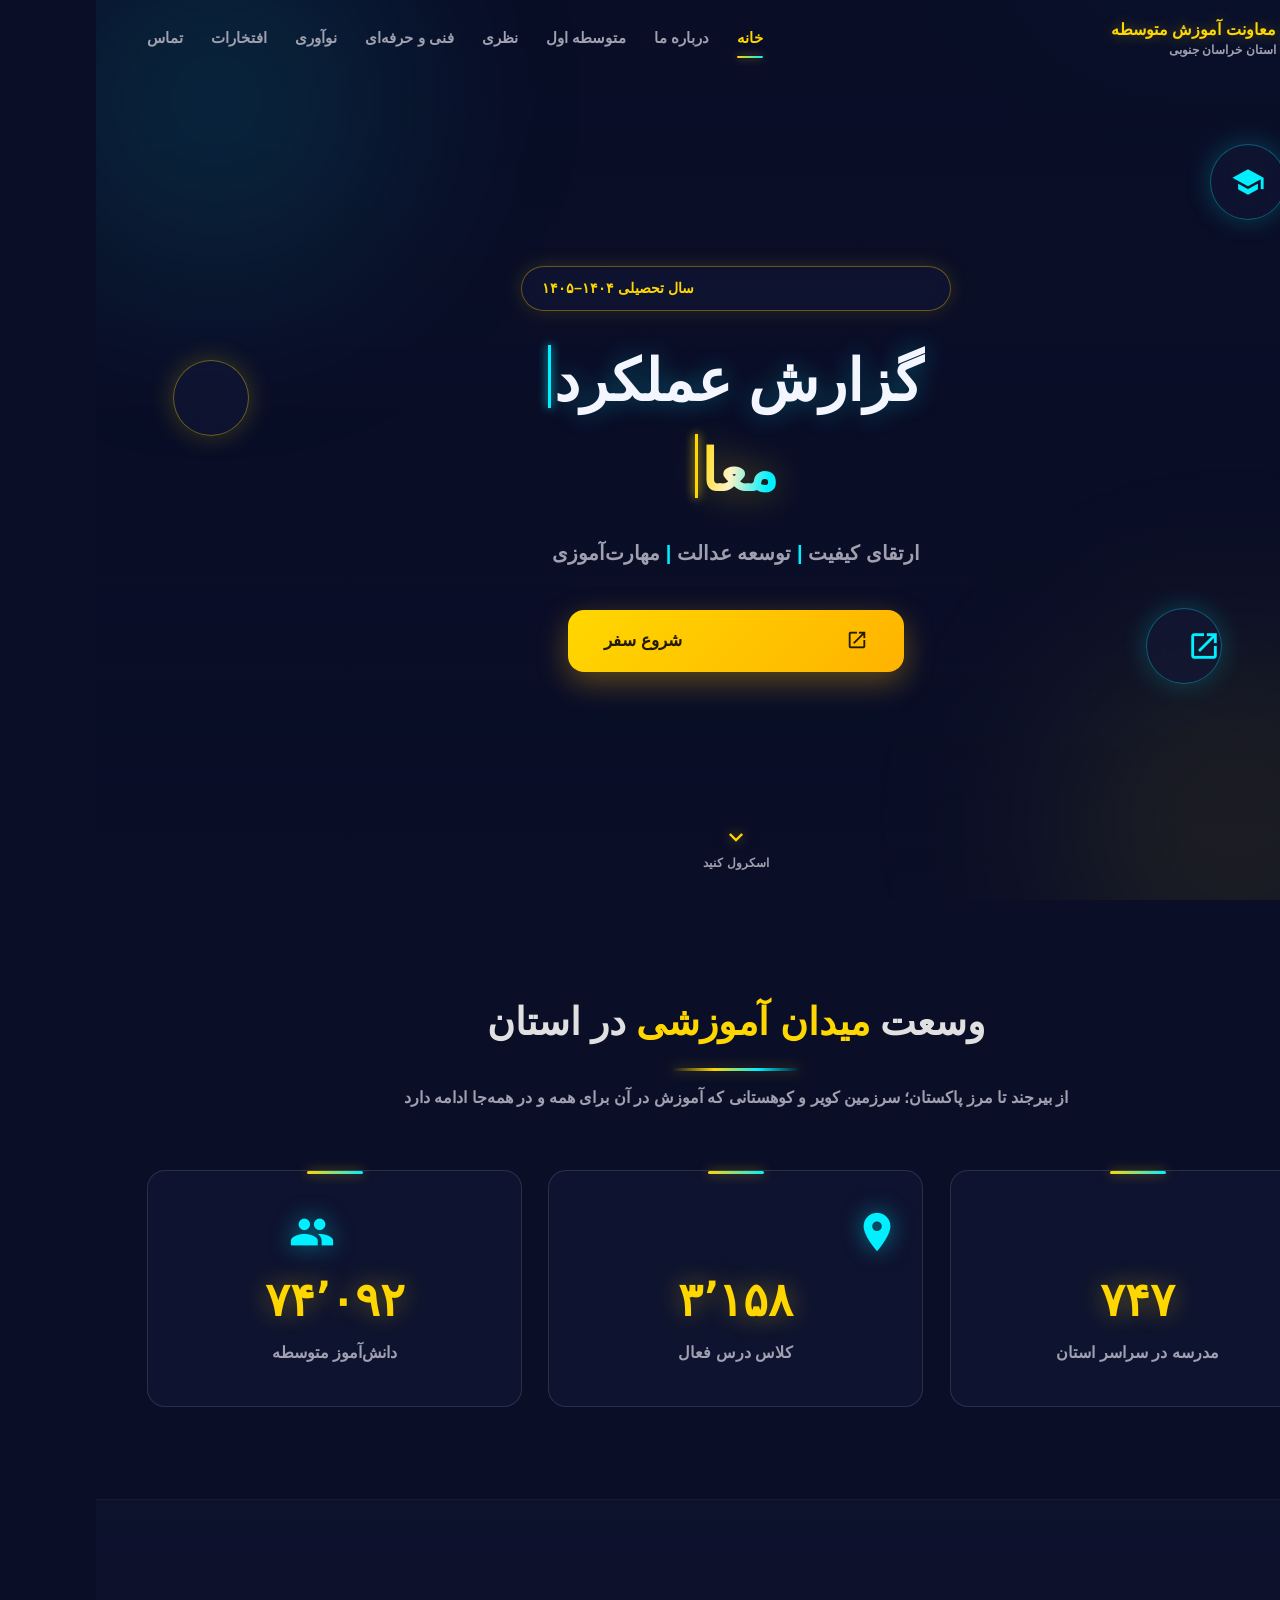
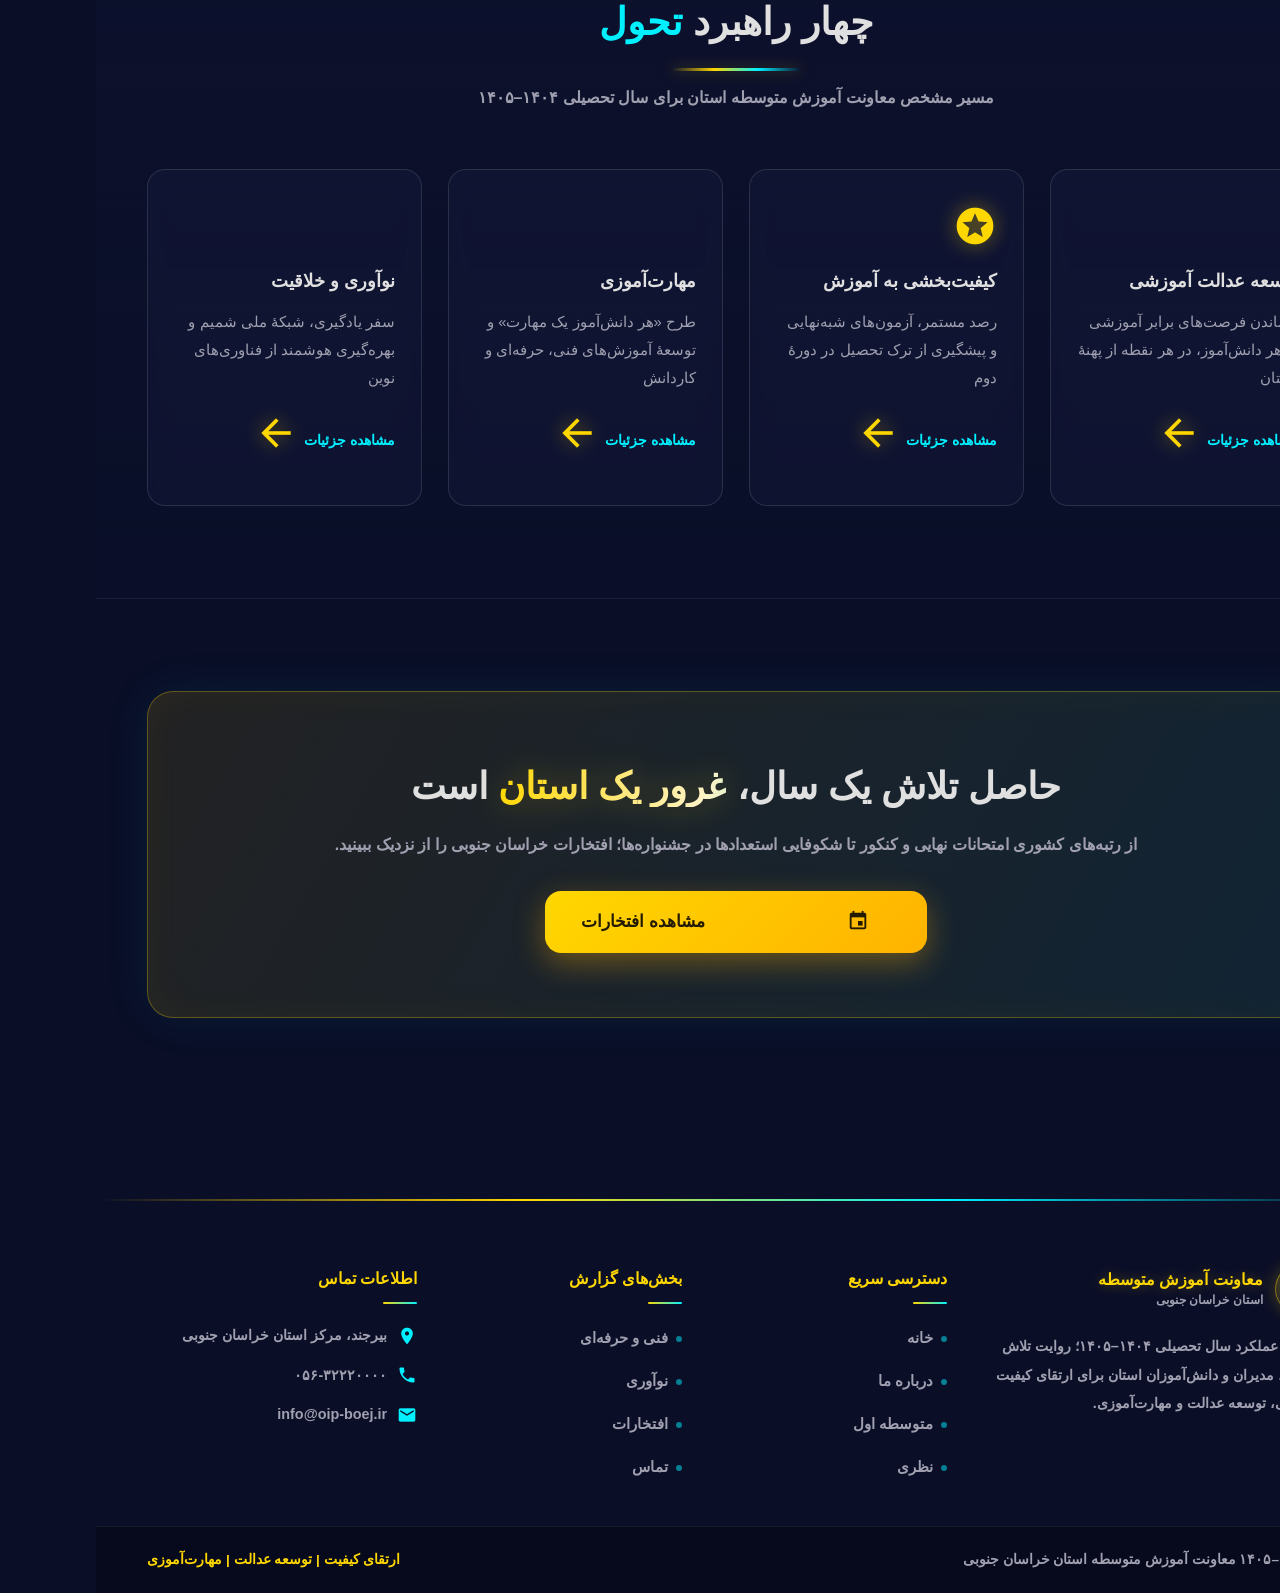
==== index.html @ 4aff6e50 "Add files via upload" ====
<!DOCTYPE html>
<html dir="rtl" lang="fa">
<head>
  <meta charset="UTF-8">
  <meta name="viewport" content="width=device-width, initial-scale=1.0">
  <meta name="description" content="گزارش عملکرد معاونت آموزش متوسطه استان خراسان جنوبی در سال تحصیلی ۱۴۰۴–۱۴۰۵؛ ارتقای کیفیت، توسعه عدالت و مهارت‌آموزی.">
  <title>خانه | گزارش عملکرد معاونت آموزش متوسطه خراسان جنوبی</title>
  <link rel="icon" href="data:image/svg+xml,%3Csvg xmlns='http://www.w3.org/2000/svg' viewBox='0 0 100 100'%3E%3Ccircle cx='50' cy='50' r='46' fill='%230a0e27' stroke='%23ffd700' stroke-width='5'/%3E%3Cpath d='M50 15 L61 39 L85 50 L61 61 L50 85 L39 61 L15 50 L39 39 Z' fill='%2300f0ff'/%3E%3C/svg%3E">
  <link href="https://fonts.googleapis.com/icon?family=Material+Icons" rel="stylesheet">
  <link rel="stylesheet" href="style.css">
</head>
<body data-page="home">

  <!-- هدر و فوتر به‌صورت خودکار توسط script.js تزریق می‌شوند -->
  <div id="header-placeholder"></div>

  <main>

    <!-- ═════════════════════ هیروی حماسی ═════════════════════ -->
    <section class="hero">
      <div class="hero-bg" data-parallax="14" style="background-image:url('img/hero-bg.jpg')"></div>
      <div class="hero-overlay"></div>
      <div class="hero-glow"></div>
      <div class="particles"></div>

      <!-- آیکون‌های شناور با پارالاکس موس -->
      <div class="parallax-layer" data-parallax="26" style="top:16%; right:7%;">
        <div class="float-icon" style="--fd:6.5s;"><span class="material-icons">school</span></div>
      </div>
      <div class="parallax-layer" data-parallax="36" style="top:40%; left:6%;">
        <div class="float-icon gold" style="--fd:8s; animation-delay:1.4s;"><span class="material-icons">auto_stories</span></div>
      </div>
      <div class="parallax-layer" data-parallax="20" style="bottom:24%; right:12%;">
        <div class="float-icon" style="--fd:7.2s; animation-delay:.7s;"><span class="material-icons">rocket_launch</span></div>
      </div>

      <div class="hero-content">
        <span class="hero-badge epic-in"><span class="material-icons">auto_awesome</span> سال تحصیلی ۱۴۰۴–۱۴۰۵</span>

        <!-- تیتر با افکت تایپ (دو خط سینمایی) -->
        <h1 class="hero-title">
          <span class="typing-text t1" data-text="گزارش عملکرد" data-delay="500" data-speed="80"></span><br>
          <span class="typing-text t2" data-text="معاونت آموزش متوسطه خراسان جنوبی" data-delay="1700" data-speed="60"></span>
        </h1>

        <p class="hero-sub epic-in" style="animation-delay:.6s;">
          ارتقای کیفیت <span class="cyan-word">|</span> توسعه عدالت <span class="cyan-word">|</span> مهارت‌آموزی
        </p>

        <div class="hero-actions epic-in" style="animation-delay:1.1s;">
          <a href="about.html" class="btn btn-gold"><span class="material-icons">rocket_launch</span> شروع سفر</a>
        </div>
      </div>

      <div class="scroll-hint">
        <span class="material-icons">keyboard_arrow_down</span>
        <span>اسکرول کنید</span>
      </div>
    </section>

    <!-- ═════════════════════ آمار استان ═════════════════════ -->
    <section class="section">
      <div class="container">
        <div class="section-head reveal">
          <h2 class="section-title">وسعت <span class="gold-word">میدان آموزشی</span> در استان</h2>
          <p class="section-sub">از بیرجند تا مرز پاکستان؛ سرزمین کویر و کوهستانی که آموزش در آن برای همه و در همه‌جا ادامه دارد</p>
        </div>

        <div class="stats-grid">
          <div class="stat-card glass-card tilt reveal">
            <span class="material-icons">apartment</span>
            <div class="stat-value counter" data-target="825">۰</div>
            <div class="stat-label">مدرسه در سراسر استان</div>
          </div>
          <div class="stat-card glass-card tilt reveal" data-delay="150">
            <span class="material-icons">meeting_room</span>
            <div class="stat-value counter" data-target="3487">۰</div>
            <div class="stat-label">کلاس درس فعال</div>
          </div>
          <div class="stat-card glass-card tilt reveal" data-delay="300">
            <span class="material-icons">groups</span>
            <div class="stat-value counter" data-target="81800">۰</div>
            <div class="stat-label">دانش‌آموز متوسطه</div>
          </div>
        </div>
      </div>
    </section>

    <!-- ═════════════════════ چهار راهبرد تحول ═════════════════════ -->
    <section class="section alt">
      <div class="container">
        <div class="section-head reveal">
          <h2 class="section-title">چهار راهبرد <span class="cyan-word">تحول</span></h2>
          <p class="section-sub">مسیر مشخص معاونت آموزش متوسطه استان برای سال تحصیلی ۱۴۰۴–۱۴۰۵</p>
        </div>

        <div class="strategy-grid">
          <a href="about.html" class="strategy-card glass-card tilt reveal">
            <span class="material-icons">balance</span>
            <h3>توسعه عدالت آموزشی</h3>
            <p>رساندن فرصت‌های برابر آموزشی به هر دانش‌آموز، در هر نقطه از پهنهٔ استان</p>
            <span class="strategy-more">مشاهده جزئیات <span class="material-icons">arrow_back</span></span>
          </a>
          <a href="high-school.html" class="strategy-card glass-card tilt reveal" data-delay="120">
            <span class="material-icons">stars</span>
            <h3>کیفیت‌بخشی به آموزش</h3>
            <p>رصد مستمر، آزمون‌های شبه‌نهایی و پیشگیری از ترک تحصیل در دورهٔ دوم</p>
            <span class="strategy-more">مشاهده جزئیات <span class="material-icons">arrow_back</span></span>
          </a>
          <a href="vocational.html" class="strategy-card glass-card tilt reveal" data-delay="240">
            <span class="material-icons">handyman</span>
            <h3>مهارت‌آموزی</h3>
            <p>طرح «هر دانش‌آموز یک مهارت» و توسعهٔ آموزش‌های فنی، حرفه‌ای و کاردانش</p>
            <span class="strategy-more">مشاهده جزئیات <span class="material-icons">arrow_back</span></span>
          </a>
          <a href="innovation.html" class="strategy-card glass-card tilt reveal" data-delay="360">
            <span class="material-icons">lightbulb</span>
            <h3>نوآوری و خلاقیت</h3>
            <p>سفر یادگیری، شبکهٔ ملی شمیم و بهره‌گیری هوشمند از فناوری‌های نوین</p>
            <span class="strategy-more">مشاهده جزئیات <span class="material-icons">arrow_back</span></span>
          </a>
        </div>
      </div>
    </section>

    <!-- ═════════════════════ فراخوان پایانی ═════════════════════ -->
    <section class="section">
      <div class="container">
        <div class="cta-box reveal">
          <h2>حاصل تلاش یک سال، <span class="text-grad">غرور یک استان</span> است</h2>
          <p>از رتبه‌های کشوری امتحانات نهایی و کنکور تا شکوفایی استعدادها در جشنواره‌ها؛ افتخارات خراسان جنوبی را از نزدیک ببینید.</p>
          <a href="achievements.html" class="btn btn-gold"><span class="material-icons">emoji_events</span> مشاهده افتخارات</a>
        </div>
      </div>
    </section>

  </main>

  <div id="footer-placeholder"></div>

  <script src="script.js"></script>
</body>
</html>
---- style.css ----
/* ═══════════════════════════════════════════════════════════════
   گزارش عملکرد معاونت آموزش متوسطه استان خراسان جنوبی
   فایل استایل مشترک همه صفحات | تم حماسی
   ═══════════════════════════════════════════════════════════════ */

/* ─────────────── ۱) فونت وزیرمتن (سه وزن) ─────────────── */
@font-face{
  font-family:'Vazirmatn';
  src:url('fonts/SD-Golpayegani-Bold.woff2') format('woff2');
  font-weight:400;
  font-style:normal;
  font-display:swap;
}
@font-face{
  font-family:'Vazirmatn';
  src:url('fonts/Doran-Bold.woff2') format('woff2');
  font-weight:700;
  font-style:normal;
  font-display:swap;
}
@font-face{
  font-family:'Vazirmatn';
  src:url('fonts/Doran-ExtraBold.woff2') format('woff2');
  font-weight:900;
  font-style:normal;
  font-display:swap;
}

/* ─────────────── ۲) متغیرهای سراسری ─────────────── */
:root{
  --bg:#0a0e27;
  --bg-card:#131838;
  --gold:#ffd700;
  --gold-2:#ffb300;
  --cyan:#00f0ff;
  --text:#e0e0e0;
  --text-2:#a0a0b0;
  --glass:rgba(19,24,56,.55);
  --glass-border:rgba(255,255,255,.12);
  --radius:18px;
  --radius-lg:26px;
  --nav-h:78px;
  --shadow-lg:0 18px 50px rgba(0,0,0,.45);
  --font:'Vazirmatn',Tahoma,'Segoe UI',sans-serif;
  --grad-line:linear-gradient(90deg,var(--gold),var(--cyan));
  --grad-fill:linear-gradient(120deg,rgba(255,215,0,.10),rgba(0,240,255,.10),rgba(255,215,0,.10));
}

/* ─────────────── ۳) ریست و پایه ─────────────── */
*,*::before,*::after{margin:0;padding:0;box-sizing:border-box;}
html{scroll-behavior:smooth;color-scheme:dark;scroll-padding-top:calc(var(--nav-h) + 12px);}
body{
  font-family:var(--font);
  background:var(--bg);
  color:var(--text);
  direction:rtl;
  line-height:1.9;
  overflow-x:hidden;
  -webkit-font-smoothing:antialiased;
  animation:pageIn .9s ease both;
}
main{display:block;}
img{max-width:100%;display:block;}
a{text-decoration:none;color:inherit;}
ul,ol{list-style:none;}
button{font-family:inherit;border:none;background:none;color:inherit;cursor:pointer;}
::selection{background:rgba(255,215,0,.3);color:#fff;}
::-webkit-scrollbar{width:10px;}
::-webkit-scrollbar-track{background:#080b20;}
::-webkit-scrollbar-thumb{background:linear-gradient(180deg,var(--gold),var(--cyan));border-radius:99px;}
.material-icons{line-height:1;vertical-align:middle;}

/* هاله‌های محیطی ثابتِ پس‌زمینه */
body::before{
  content:'';
  position:fixed;inset:0;z-index:-1;pointer-events:none;
  background:
    radial-gradient(620px 420px at 88% -6%,rgba(0,240,255,.07),transparent 65%),
    radial-gradient(720px 520px at 8% 108%,rgba(255,215,0,.05),transparent 65%);
}

/* ─────────────── ۴) چیدمان و بخش‌ها ─────────────── */
.container{width:min(1200px,92%);margin:0 auto;}
.section{padding:92px 0;position:relative;}
.section.alt{
  background:linear-gradient(180deg,rgba(19,24,56,.35),rgba(19,24,56,.08));
  border-top:1px solid rgba(255,255,255,.05);
  border-bottom:1px solid rgba(255,255,255,.05);
}
.section-head{text-align:center;max-width:760px;margin:0 auto 56px;}
.section-title{font-size:clamp(1.55rem,3.4vw,2.35rem);font-weight:900;line-height:1.6;}
.section-title::after{
  content:'';display:block;width:130px;height:3px;margin:16px auto 0;border-radius:99px;
  background:linear-gradient(90deg,transparent,var(--gold),var(--cyan),transparent);
  box-shadow:0 0 14px rgba(255,215,0,.35);
}
.section-sub{color:var(--text-2);margin-top:12px;font-weight:700;}
.gold-word{color:var(--gold);}
.cyan-word{color:var(--cyan);}

/* ─────────────── ۵) کارت شیشه‌ای + کلاس‌های کمکی ─────────────── */
.glass-card{
  position:relative;
  background:var(--glass);
  -webkit-backdrop-filter:blur(10px);
  backdrop-filter:blur(10px);
  border:1px solid var(--glass-border);
  border-radius:var(--radius);
  padding:30px;
  transition:transform .5s cubic-bezier(.22,.61,.36,1),box-shadow .5s,border-color .5s;
}
.glass-card:hover{
  border-color:rgba(255,215,0,.4);
  box-shadow:var(--shadow-lg),0 0 34px rgba(255,215,0,.1);
}

/* قاب نئونی با گرادیانت متحرک (خودکفا — بدون glass-card) */
.neon-border{
  position:relative;
  border:1.5px solid transparent;
  border-radius:var(--radius);
  padding:28px;
  background:
    linear-gradient(rgba(19,24,56,.92),rgba(19,24,56,.92)) padding-box,
    linear-gradient(120deg,var(--gold),var(--cyan),var(--gold)) border-box;
  background-size:100% 100%,300% 300%;
  animation:gradientShift 7s linear infinite;
  box-shadow:0 0 26px rgba(0,240,255,.08);
}

/* گرادیانت متحرک عمومی */
.gradient-bg{
  background:var(--grad-fill);
  background-size:300% 300%;
  animation:gradientShift 9s ease infinite;
}

/* متن درخشان طلایی/فیروزه‌ای */
.glow-text{
  color:var(--gold);
  text-shadow:0 0 14px rgba(255,215,0,.45),0 0 42px rgba(0,240,255,.22);
  animation:glow 3.4s ease-in-out infinite;
}

/* متن گرادیانی طلایی→فیروزه‌ای */
.text-grad{
  background:linear-gradient(100deg,var(--gold),#fff3c4 45%,var(--cyan));
  background-size:200% auto;
  -webkit-background-clip:text;
  background-clip:text;
  color:transparent;
  filter:drop-shadow(0 0 16px rgba(255,215,0,.3));
}

/* ─────────────── ۶) دکمه‌ها ─────────────── */
.btn{
  position:relative;display:inline-flex;align-items:center;justify-content:center;gap:10px;
  padding:15px 36px;border-radius:16px;font-size:1.05rem;font-weight:900;
  transition:transform .35s,box-shadow .35s,filter .35s,background .35s;
}
.btn .material-icons{font-size:1.35rem;}
.btn-gold{
  background:linear-gradient(135deg,#ffd700,#ffb300);
  color:#231a00;
  box-shadow:0 10px 30px rgba(255,179,0,.35);
  animation:pulse 2.8s infinite;
}
.btn-gold:hover{transform:translateY(-4px) scale(1.02);filter:brightness(1.07);}
.btn-ghost{
  background:rgba(0,240,255,.07);
  border:1px solid rgba(0,240,255,.4);
  color:var(--cyan);
  box-shadow:0 0 18px rgba(0,240,255,.12);
  -webkit-backdrop-filter:blur(6px);
  backdrop-filter:blur(6px);
}
.btn-ghost:hover{transform:translateY(-4px);box-shadow:0 0 28px rgba(0,240,255,.3);background:rgba(0,240,255,.14);}

/* ─────────────── ۷) نوبار ─────────────── */
.navbar{
  position:fixed;top:0;right:0;left:0;z-index:1000;height:var(--nav-h);
  display:flex;align-items:center;
  border-bottom:1px solid transparent;
  transition:background .4s,box-shadow .4s,border-color .4s;
}
.navbar.scrolled{
  background:rgba(10,14,39,.82);
  -webkit-backdrop-filter:blur(14px);
  backdrop-filter:blur(14px);
  border-bottom-color:var(--glass-border);
  box-shadow:0 10px 34px rgba(0,0,0,.4);
}
.nav-inner{width:min(1280px,94%);margin:0 auto;display:flex;align-items:center;justify-content:space-between;gap:20px;}
.brand{display:flex;align-items:center;gap:12px;}
.brand-logo{
  width:50px;height:50px;border-radius:50%;display:grid;place-items:center;flex-shrink:0;
  color:var(--gold);
  background:radial-gradient(circle at 30% 30%,rgba(255,215,0,.25),rgba(19,24,56,.9));
  border:1px solid rgba(255,215,0,.45);
  box-shadow:0 0 18px rgba(255,215,0,.25);
}
.brand-logo .material-icons{font-size:26px;}
.brand-text{display:flex;flex-direction:column;line-height:1.45;}
.brand-text strong{font-weight:900;font-size:1.02rem;color:var(--gold);text-shadow:0 0 14px rgba(255,215,0,.35);}
.brand-text small{color:var(--text-2);font-size:.75rem;font-weight:700;}

.nav-links{display:flex;align-items:center;gap:2px;}
.nav-link{
  position:relative;padding:10px 13px;font-size:.93rem;font-weight:700;color:var(--text-2);
  border-radius:10px;transition:color .3s,text-shadow .3s;
}
.nav-link::after{
  content:'';position:absolute;bottom:5px;right:13px;left:13px;height:2px;border-radius:99px;
  background:linear-gradient(90deg,var(--gold),var(--cyan));
  box-shadow:0 0 8px rgba(255,215,0,.5);
  transform:scaleX(0);transform-origin:right;
  transition:transform .35s cubic-bezier(.22,.61,.36,1);
}
.nav-link:hover,.nav-link.active{color:var(--gold);}
.nav-link:hover::after,.nav-link.active::after{transform:scaleX(1);}

.nav-toggle{
  display:none;width:46px;height:46px;border-radius:12px;color:var(--gold);
  border:1px solid rgba(255,215,0,.35);background:rgba(19,24,56,.6);
}
.nav-toggle .material-icons{font-size:26px;}

@media(max-width:1160px){
  .nav-toggle{display:grid;place-items:center;}
  .nav-links{
    position:fixed;top:var(--nav-h);right:0;left:0;z-index:999;
    flex-direction:column;align-items:stretch;gap:4px;
    background:rgba(9,12,34,.97);
    -webkit-backdrop-filter:blur(18px);
    backdrop-filter:blur(18px);
    border-bottom:1px solid var(--glass-border);
    box-shadow:0 30px 60px rgba(0,0,0,.5);
    max-height:0;opacity:0;padding:0 22px;overflow:hidden;
    transition:max-height .55s cubic-bezier(.22,.61,.36,1),opacity .4s,padding .55s;
  }
  .nav-links.open{max-height:560px;opacity:1;padding:18px 22px 26px;}
  .nav-link{padding:13px 16px;font-size:1rem;}
  .nav-link::after{bottom:8px;right:16px;left:16px;}
}
@media(max-width:430px){
  .brand-text strong{font-size:.88rem;}
  .brand-text small{font-size:.68rem;}
  .brand-logo{width:42px;height:42px;}
}

/* ─────────────── ۸) هیروی عمومی ─────────────── */
.hero{
  position:relative;min-height:100vh;
  display:flex;align-items:center;justify-content:center;text-align:center;
  overflow:hidden;
  padding:calc(var(--nav-h) + 30px) 0 70px;
}
.hero.small{min-height:60vh;padding-bottom:56px;}
.hero-bg{position:absolute;inset:-45px;z-index:0;background-size:cover;background-position:center;will-change:transform;}
.hero-overlay{
  position:absolute;inset:0;z-index:1;
  background:linear-gradient(180deg,rgba(10,14,39,.72),rgba(10,14,39,.82) 55%,var(--bg) 100%);
}
.hero.circuit .hero-overlay{
  background:linear-gradient(180deg,rgba(10,14,39,.35),rgba(10,14,39,.88) 90%,var(--bg) 100%);
}
/* هاله‌های رنگی زندهٔ هیرو */
.hero-glow{position:absolute;inset:0;z-index:1;overflow:hidden;pointer-events:none;}
.hero-glow::before,.hero-glow::after{content:'';position:absolute;width:520px;height:520px;border-radius:50%;filter:blur(90px);}
.hero-glow::before{top:-160px;left:-140px;background:radial-gradient(circle,rgba(0,240,255,.16),transparent 70%);animation:glowPulse 9s ease-in-out infinite;}
.hero-glow::after{bottom:-180px;right:-120px;background:radial-gradient(circle,rgba(255,215,0,.13),transparent 70%);animation:glowPulse 11s ease-in-out 2s infinite;}

.hero-content{position:relative;z-index:3;width:min(880px,92%);}
.hero-badge{
  display:inline-flex;align-items:center;gap:8px;padding:8px 20px;border-radius:999px;
  background:rgba(19,24,56,.6);border:1px solid rgba(255,215,0,.35);color:var(--gold);
  font-weight:700;font-size:.9rem;
  -webkit-backdrop-filter:blur(8px);backdrop-filter:blur(8px);
  box-shadow:0 0 20px rgba(255,215,0,.15);margin-bottom:26px;
}
.hero-badge .material-icons{font-size:19px;}
.hero-title{font-size:clamp(1.9rem,4.6vw,3.6rem);font-weight:900;line-height:1.55;margin-bottom:18px;}
.hero-sub{color:var(--text-2);font-size:clamp(1rem,2vw,1.25rem);max-width:660px;margin:0 auto 38px;font-weight:700;}
.hero-actions{display:flex;gap:18px;justify-content:center;flex-wrap:wrap;}

/* نشانگر اسکرول */
.scroll-hint{
  position:absolute;bottom:24px;left:50%;transform:translateX(-50%);z-index:3;
  color:var(--text-2);display:flex;flex-direction:column;align-items:center;gap:0;font-size:.78rem;font-weight:700;
}
.scroll-hint .material-icons{color:var(--gold);font-size:28px;animation:nudge 2s ease-in-out infinite;text-shadow:0 0 12px rgba(255,215,0,.5);}

/* لایه‌های پارالاکس + آیکون‌های شناور */
.parallax-layer{position:absolute;z-index:2;will-change:transform;}
.float-icon{
  width:76px;height:76px;border-radius:50%;display:grid;place-items:center;
  background:rgba(19,24,56,.6);
  -webkit-backdrop-filter:blur(10px);backdrop-filter:blur(10px);
  border:1px solid rgba(0,240,255,.35);color:var(--cyan);
  box-shadow:0 0 26px rgba(0,240,255,.22);
  animation:float var(--fd,6s) ease-in-out infinite;
}
.float-icon .material-icons{font-size:34px;}
.float-icon.gold{border-color:rgba(255,215,0,.4);color:var(--gold);box-shadow:0 0 26px rgba(255,215,0,.22);}
@media(max-width:760px){.parallax-layer{display:none;}}

/* ─────────────── ۹) افکت تایپ ─────────────── */
.typing-text{display:inline;}
.typed-output{color:#f4f6ff;text-shadow:0 0 24px rgba(0,240,255,.3);}
.hero-title .t2 .typed-output{
  background:linear-gradient(100deg,var(--gold),#fff3c4 40%,var(--cyan) 85%);
  -webkit-background-clip:text;background-clip:text;color:transparent;
  text-shadow:none;filter:drop-shadow(0 0 18px rgba(255,215,0,.35));
}
.type-cursor{
  display:inline-block;width:3px;height:1.1em;margin-inline-start:3px;vertical-align:-.12em;
  background:var(--cyan);box-shadow:0 0 10px var(--cyan);
  animation:typing 1s steps(1) infinite;
}
.t2 .type-cursor{background:var(--gold);box-shadow:0 0 10px var(--gold);}
.type-cursor.done{animation:none;opacity:0;transition:opacity .8s;}

/* ─────────────── ۱۰) ذرات شناور ─────────────── */
.particles,.gold-particles{position:absolute;inset:0;z-index:2;overflow:hidden;pointer-events:none;}
.particle{
  position:absolute;bottom:-12px;border-radius:50%;
  width:var(--s,4px);height:var(--s,4px);
  background:var(--c,#00f0ff);box-shadow:0 0 12px var(--c,#00f0ff);
  opacity:0;
  animation:particleFloat var(--dur,12s) linear infinite;
  animation-delay:var(--delay,0s);
}
.particle.star{
  border-radius:0;box-shadow:none;
  clip-path:polygon(50% 0%,61% 39%,100% 50%,61% 61%,50% 100%,39% 61%,0% 50%,39% 39%);
}

/* ─────────────── ۱۱) کارت‌های آمار ─────────────── */
.stats-grid{display:grid;grid-template-columns:repeat(auto-fit,minmax(230px,1fr));gap:26px;}
.stat-card{text-align:center;padding:38px 22px;}
.stat-card::before{
  content:'';position:absolute;top:0;right:50%;transform:translateX(50%);
  width:56px;height:3px;border-radius:99px;
  background:var(--grad-line);box-shadow:0 0 12px rgba(255,215,0,.5);
}
.stat-card .material-icons{font-size:46px;color:var(--cyan);text-shadow:0 0 22px rgba(0,240,255,.5);margin-bottom:14px;}
.stat-value{font-size:clamp(2rem,4vw,2.9rem);font-weight:900;color:var(--gold);text-shadow:0 0 26px rgba(255,215,0,.4);line-height:1.35;}
.stat-label{color:var(--text-2);font-weight:700;margin-top:6px;}

/* ─────────────── ۱۲) کارت‌های راهبرد (صفحه اصلی) ─────────────── */
.strategy-grid{display:grid;grid-template-columns:repeat(auto-fit,minmax(250px,1fr));gap:26px;}
.strategy-card{display:block;padding:34px 26px;}
.strategy-card .material-icons{
  font-size:44px;color:var(--gold);text-shadow:0 0 20px rgba(255,215,0,.45);
  margin-bottom:16px;transition:transform .4s;
}
.strategy-card h3{font-weight:900;font-size:1.15rem;margin-bottom:10px;}
.strategy-card p{color:var(--text-2);font-size:.92rem;margin-bottom:18px;}
.strategy-more{display:inline-flex;align-items:center;gap:6px;color:var(--cyan);font-weight:700;font-size:.9rem;transition:gap .3s;}
.strategy-card:hover .material-icons{transform:scale(1.12) rotate(-6deg);}
.strategy-card:hover .strategy-more{gap:10px;}

/* ─────────────── ۱۳) آیتم‌های دستاورد (بخش‌های دوره‌ای) ─────────────── */
.feat-grid{display:grid;grid-template-columns:repeat(auto-fit,minmax(320px,1fr));gap:22px;}
.feat-item{display:flex;gap:18px;align-items:flex-start;padding:24px;}
.feat-icon{
  flex-shrink:0;width:56px;height:56px;border-radius:16px;display:grid;place-items:center;
  background:rgba(0,240,255,.09);border:1px solid rgba(0,240,255,.35);color:var(--cyan);
  box-shadow:0 0 16px rgba(0,240,255,.15);
}
.feat-icon .material-icons{font-size:30px;}
.feat-item.gold .feat-icon{background:rgba(255,215,0,.09);border-color:rgba(255,215,0,.4);color:var(--gold);box-shadow:0 0 16px rgba(255,215,0,.18);}
.feat-item h3{font-size:1.02rem;font-weight:900;margin-bottom:6px;}
.feat-item p{color:var(--text-2);font-size:.88rem;}

/* ─────────────── ۱۴) گالری تصاویر ─────────────── */
.gallery-grid{display:grid;grid-template-columns:repeat(auto-fit,minmax(250px,1fr));gap:20px;}
.gallery-item{
  position:relative;border-radius:var(--radius);overflow:hidden;
  border:1px solid var(--glass-border);aspect-ratio:4/3;background:var(--bg-card);
}
.gallery-item img{width:100%;height:100%;object-fit:cover;transition:transform .7s cubic-bezier(.22,.61,.36,1);}
.gallery-item:hover img{transform:scale(1.09);}
.gallery-caption{
  position:absolute;inset-inline:0;bottom:0;padding:36px 16px 12px;
  background:linear-gradient(0deg,rgba(10,14,39,.92),transparent);
  font-size:.88rem;font-weight:700;color:var(--text);
}

/* ─────────────── ۱۵) کارت‌های رهبران (درباره ما) ─────────────── */
.leader-grid{display:grid;grid-template-columns:repeat(auto-fit,minmax(280px,1fr));gap:28px;}
.leader-card{text-align:center;padding:38px 26px 30px;}
.leader-avatar{
  width:128px;height:128px;margin:0 auto 20px;border-radius:50%;padding:4px;
  background:linear-gradient(135deg,var(--gold),var(--cyan));
  box-shadow:0 0 30px rgba(255,215,0,.25);
}
.leader-avatar .img-inner{width:100%;height:100%;border-radius:50%;overflow:hidden;background:var(--bg-card);position:relative;}
.leader-avatar img{width:100%;height:100%;object-fit:cover;border-radius:50%;}
.leader-quote{position:relative;font-weight:700;line-height:2;margin-bottom:18px;}
.leader-quote::before{
  content:'format_quote';font-family:'Material Icons';font-weight:normal;font-feature-settings:'liga';
  display:block;color:var(--gold);font-size:30px;text-shadow:0 0 14px rgba(255,215,0,.5);margin-bottom:6px;
}
.leader-name{color:var(--gold);font-weight:900;}
.leader-role{color:var(--text-2);font-size:.85rem;margin-top:2px;font-weight:700;}

/* ─────────────── ۱۶) کارت‌های اسناد بالادستی ─────────────── */
.doc-grid{display:grid;grid-template-columns:repeat(auto-fit,minmax(300px,1fr));gap:22px;}
.doc-card{display:flex;align-items:center;gap:18px;padding:22px 24px;}
.doc-icon{
  flex-shrink:0;width:54px;height:54px;border-radius:14px;display:grid;place-items:center;
  background:rgba(255,215,0,.08);border:1px solid rgba(255,215,0,.35);color:var(--gold);
}
.doc-icon .material-icons{font-size:28px;}
.doc-card h3{font-weight:900;font-size:.98rem;line-height:1.7;}
.doc-card p{color:var(--text-2);font-size:.84rem;font-weight:700;}

/* ─────────────── ۱۷) چرخ‌فلک شعاعی راهبردها ─────────────── */
.radial-chart{position:relative;width:700px;height:700px;margin:44px auto 0;}
.radial-ring{position:absolute;border-radius:50%;border:2px dashed rgba(0,240,255,.25);}
.radial-ring.r1{inset:60px;animation:spin 40s linear infinite;}
.radial-ring.r2{inset:130px;border-style:dotted;border-color:rgba(255,215,0,.22);animation:spin 28s linear infinite reverse;}
.radial-orbit{position:absolute;inset:0;animation:spin 64s linear infinite;}
.radial-chart:hover .radial-orbit,
.radial-chart:hover .orbit-counter{animation-play-state:paused;}
.radial-spoke{position:absolute;inset:0;transform:rotate(var(--a));}
.spoke-line{
  position:absolute;top:50%;left:50%;width:215px;height:2px;transform:translateY(-50%);
  background:linear-gradient(90deg,rgba(255,215,0,.5),rgba(0,240,255,.12));
}
.orbit-counter{
  position:absolute;top:50%;left:calc(50% + 240px);width:0;height:0;
  animation:spin 64s linear infinite reverse;
}
.radial-item{
  position:absolute;top:0;left:0;
  transform:translate(-50%,-50%) rotate(calc(var(--a) * -1));
  width:235px;text-align:center;
  background:rgba(19,24,56,.94);
  border:1px solid rgba(255,215,0,.28);border-radius:16px;
  padding:20px 14px;box-shadow:0 14px 34px rgba(0,0,0,.4);
}
.radial-item .material-icons{color:var(--gold);font-size:34px;text-shadow:0 0 18px rgba(255,215,0,.5);}
.radial-item h4{font-weight:900;margin:8px 0 4px;font-size:1rem;}
.radial-item p{font-size:.8rem;color:var(--text-2);font-weight:700;}
.radial-center{
  position:absolute;top:50%;left:50%;transform:translate(-50%,-50%);z-index:3;
  width:172px;height:172px;border-radius:50%;display:grid;place-items:center;text-align:center;
  background:radial-gradient(circle,rgba(255,215,0,.12),rgba(19,24,56,.92) 72%);
  border:2px solid rgba(255,215,0,.45);
  box-shadow:0 0 45px rgba(255,215,0,.25),inset 0 0 30px rgba(0,240,255,.08);
}
.radial-center .material-icons{font-size:42px;color:var(--gold);text-shadow:0 0 20px rgba(255,215,0,.6);margin-bottom:4px;}
.radial-center strong{display:block;font-weight:900;color:var(--gold);font-size:1.05rem;}
.radial-center span{font-size:.72rem;color:var(--text-2);font-weight:700;}
@media(max-width:780px){
  .radial-chart{width:100%;height:auto;}
  .radial-ring,.radial-orbit,.spoke-line{display:none;}
  .radial-spoke{position:static;transform:none;}
  .orbit-counter{position:static;width:auto;height:auto;animation:none;}
  .radial-item{position:static;transform:none;width:auto;max-width:380px;margin:14px auto;}
  .radial-center{position:static;transform:none;width:130px;height:130px;margin:0 auto;}
}

/* ─────────────── ۱۸) هیروی دیجیتال (نوآوری) ─────────────── */
.circuit-bg{
  position:absolute;inset:0;z-index:0;overflow:hidden;
  background:radial-gradient(900px 520px at 50% -10%,rgba(0,240,255,.10),transparent 70%);
}
.circuit-bg::before{
  content:'';position:absolute;inset:0;
  background-image:
    linear-gradient(rgba(0,240,255,.055) 1px,transparent 1px),
    linear-gradient(90deg,rgba(0,240,255,.055) 1px,transparent 1px);
  background-size:52px 52px;
  -webkit-mask-image:radial-gradient(ellipse 80% 70% at 50% 45%,#000 25%,transparent 78%);
  mask-image:radial-gradient(ellipse 80% 70% at 50% 45%,#000 25%,transparent 78%);
}
.circuit-line{position:absolute;background:rgba(0,240,255,.16);box-shadow:0 0 6px rgba(0,240,255,.12);}
.circuit-line.h{height:2px;}
.circuit-line.v{width:2px;}
.circuit-line::after{
  content:'';position:absolute;inset:0;
  background:linear-gradient(90deg,transparent,var(--cyan),transparent);
  background-repeat:no-repeat;opacity:.95;
  box-shadow:0 0 8px var(--cyan);
  animation:circuitH var(--t,4s) linear infinite;
  animation-delay:var(--td,0s);
}
.circuit-line.h::after{background-size:70px 100%;}
.circuit-line.v::after{background:linear-gradient(180deg,transparent,var(--cyan),transparent);background-size:100% 70px;animation-name:circuitV;}
.circuit-node{
  position:absolute;width:9px;height:9px;border-radius:50%;
  background:var(--cyan);box-shadow:0 0 14px var(--cyan);
  animation:glowPulse 2.4s ease-in-out infinite;
}

/* ─────────────── ۱۹) نمودار پله‌ای سفر یادگیری ─────────────── */
.steps-chart{display:flex;align-items:flex-end;gap:34px;margin-top:10px;}
.step{flex:1;position:relative;}
.step-num{
  width:54px;height:54px;border-radius:16px;display:grid;place-items:center;
  font-weight:900;font-size:1.35rem;color:var(--cyan);
  background:rgba(0,240,255,.08);border:1px solid rgba(0,240,255,.4);
  box-shadow:0 0 18px rgba(0,240,255,.18);margin-bottom:14px;
}
.step:last-child .step-num{color:var(--gold);border-color:rgba(255,215,0,.5);background:rgba(255,215,0,.08);box-shadow:0 0 22px rgba(255,215,0,.3);}
.step-card{
  padding:22px 18px;min-height:132px;font-weight:700;font-size:.95rem;line-height:1.9;
  margin-bottom:calc(var(--i,0) * 38px);
}
.step:not(:last-child)::after{
  content:'arrow_back';font-family:'Material Icons';font-weight:normal;font-feature-settings:'liga';
  position:absolute;left:-31px;top:42%;
  color:var(--gold);font-size:24px;text-shadow:0 0 10px rgba(255,215,0,.5);
  transform:rotate(45deg);
}
@media(max-width:760px){
  .steps-chart{flex-direction:column;align-items:stretch;gap:24px;}
  .step{display:flex;align-items:center;gap:16px;}
  .step-num{margin:0;flex-shrink:0;}
  .step-card{margin:0;min-height:0;flex:1;}
  .step:not(:last-child)::after{display:none;}
}

/* ─────────────── ۲۰) مؤلفه‌های تحول ─────────────── */
.comp-grid{display:grid;grid-template-columns:repeat(auto-fit,minmax(250px,1fr));gap:24px;}
.comp-card{text-align:center;padding:34px 22px;}
.comp-card .material-icons{font-size:42px;color:var(--cyan);text-shadow:0 0 20px rgba(0,240,255,.45);margin-bottom:14px;}
.comp-card h3{font-weight:900;margin-bottom:8px;}
.comp-card p{color:var(--text-2);font-size:.88rem;font-weight:700;}

/* ─────────────── ۲۱) کارت‌های «برای اولین بارها» ─────────────── */
.firsts-grid{display:grid;grid-template-columns:repeat(auto-fit,minmax(280px,1fr));gap:26px;}
.first-card{padding:30px 26px 26px;overflow:visible;}
.first-badge{
  position:absolute;top:-14px;right:20px;
  background:linear-gradient(135deg,#ffd700,#ff9d00);color:#231a00;
  font-size:.78rem;font-weight:900;padding:5px 14px;border-radius:99px;
  box-shadow:0 4px 15px rgba(255,215,0,.4);
}
.first-card .material-icons{font-size:40px;color:var(--gold);text-shadow:0 0 20px rgba(255,215,0,.5);margin-bottom:14px;}
.first-card h3{font-weight:900;font-size:1.08rem;margin-bottom:8px;line-height:1.8;}
.first-card p{color:var(--text-2);font-size:.9rem;font-weight:700;}

/* ─────────────── ۲۲) هیرو و مدال‌های افتخارات ─────────────── */
.hero.epic{
  min-height:88vh;
  background:
    radial-gradient(1000px 600px at 50% -10%,rgba(255,215,0,.12),transparent 65%),
    radial-gradient(800px 500px at 85% 110%,rgba(0,240,255,.08),transparent 60%),
    var(--bg);
}
.hero.epic .hero-title{font-size:clamp(2.1rem,5.6vw,4rem);animation:glow 3.2s ease-in-out infinite;}
.epic-in{opacity:0;animation:fadeInUp 1s cubic-bezier(.22,.61,.36,1) both;}

.medals-grid{display:grid;grid-template-columns:repeat(auto-fit,minmax(280px,1fr));gap:28px;margin-bottom:70px;}
.medal-card{text-align:center;padding:46px 26px 38px;}
.medal-ring{width:116px;height:116px;margin:0 auto 24px;border-radius:50%;display:grid;place-items:center;position:relative;}
.medal-ring .material-icons{font-size:52px;}
.medal-card.gold .medal-ring{
  color:var(--gold);border:3px solid var(--gold);
  box-shadow:0 0 40px rgba(255,215,0,.35),inset 0 0 25px rgba(255,215,0,.15);
}
.medal-card.gold .medal-ring::before{
  content:'';position:absolute;inset:-10px;border-radius:50%;z-index:-1;
  background:conic-gradient(from 0deg,transparent,rgba(255,215,0,.55),transparent 30%);
  filter:blur(4px);
  animation:spin 7s linear infinite;
}
.medal-card.silver .medal-ring{
  color:#dfe7ff;border:3px solid #c9d6f2;
  box-shadow:0 0 34px rgba(180,200,255,.25),inset 0 0 22px rgba(180,200,255,.12);
}
.medal-card.book .medal-ring{
  color:var(--cyan);border:3px solid var(--cyan);
  box-shadow:0 0 34px rgba(0,240,255,.3),inset 0 0 22px rgba(0,240,255,.12);
}
.medal-title{font-weight:900;font-size:1.25rem;margin-bottom:8px;color:var(--gold);}
.medal-card.silver .medal-title{color:#dfe7ff;}
.medal-card.book .medal-title{color:var(--cyan);}
.medal-desc{color:var(--text-2);font-size:.92rem;font-weight:700;}

/* جدول رشد رتبه‌ها */
.growth-table{display:flex;flex-direction:column;gap:14px;}
.growth-row{
  display:grid;align-items:center;gap:14px;
  grid-template-columns:1.55fr .55fr 44px .55fr 92px;
  padding:18px 26px;
}
.growth-name{font-weight:900;font-size:.98rem;}
.g-old{font-weight:900;font-size:1.5rem;color:var(--text-2);text-align:center;}
.g-arrow{text-align:center;color:var(--cyan);}
.g-arrow .material-icons{font-size:26px;text-shadow:0 0 12px rgba(0,240,255,.5);}
.g-new{font-weight:900;font-size:1.9rem;color:var(--gold);text-align:center;text-shadow:0 0 18px rgba(255,215,0,.4);}
.g-badge{
  text-align:center;background:rgba(0,240,255,.1);border:1px solid rgba(0,240,255,.35);color:var(--cyan);
  border-radius:999px;padding:6px 0;font-weight:900;font-size:.95rem;box-shadow:0 0 14px rgba(0,240,255,.12);
}
.growth-bar{grid-column:1 / -1;height:5px;border-radius:99px;background:rgba(255,255,255,.07);overflow:hidden;}
.growth-bar i{
  display:block;height:100%;width:0;border-radius:inherit;
  background:linear-gradient(90deg,var(--cyan),var(--gold));
  box-shadow:0 0 10px rgba(0,240,255,.4);
  transition:width 1.4s cubic-bezier(.22,.61,.36,1) .25s;
}
.growth-row.visible .growth-bar i{width:var(--w,60%);}
@media(max-width:640px){
  .growth-row{
    grid-template-columns:1fr auto auto auto;
    grid-template-areas:"name name name name" "old arrow new badge" "bar bar bar bar";
  }
  .growth-name{grid-area:name;}
  .g-old{grid-area:old;}
  .g-arrow{grid-area:arrow;}
  .g-new{grid-area:new;}
  .g-badge{grid-area:badge;padding:6px 12px;}
  .growth-bar{grid-area:bar;}
}

/* شاخص‌های کلیدی */
.indicators-grid{display:grid;grid-template-columns:repeat(auto-fit,minmax(300px,1fr));gap:26px;}
.indicator-card{text-align:center;padding:36px 26px;}
.indicator-card .material-icons{color:var(--gold);font-size:40px;margin-bottom:14px;text-shadow:0 0 18px rgba(255,215,0,.4);}
.ind-nums{display:flex;align-items:center;justify-content:center;gap:16px;margin-bottom:10px;}
.ind-nums .from{font-size:1.7rem;font-weight:900;color:var(--text-2);}
.ind-nums .material-icons{color:var(--cyan);font-size:26px;text-shadow:0 0 12px rgba(0,240,255,.5);margin:0;}
.ind-nums .to{font-size:2.4rem;font-weight:900;color:var(--gold);text-shadow:0 0 22px rgba(255,215,0,.45);}
.ind-delta{
  display:inline-block;background:rgba(255,215,0,.1);border:1px solid rgba(255,215,0,.4);color:var(--gold);
  border-radius:999px;padding:4px 16px;font-weight:900;font-size:.9rem;
}
.ind-label{color:var(--text-2);font-weight:700;margin-top:10px;}

/* تصویر قهرمانی */
.trophy-figure{
  max-width:640px;margin:0 auto;border-radius:var(--radius-lg);overflow:hidden;position:relative;
  border:1px solid rgba(255,215,0,.35);
  box-shadow:0 0 45px rgba(255,215,0,.15);
}
.trophy-figure img{width:100%;display:block;aspect-ratio:16/9;object-fit:cover;}
.figure-caption{
  padding:14px 20px;text-align:center;font-weight:900;color:var(--gold);
  background:rgba(10,14,39,.85);border-top:1px solid rgba(255,215,0,.25);
}

/* ─────────────── ۲۳) باکس CTA ─────────────── */
.cta-box{
  position:relative;overflow:hidden;text-align:center;
  padding:64px 30px;border-radius:var(--radius-lg);
  border:1px solid rgba(255,215,0,.3);
  background:var(--grad-fill);background-size:300% 300%;
  animation:gradientShift 9s ease infinite;
  box-shadow:0 0 50px rgba(0,240,255,.07),inset 0 0 40px rgba(255,215,0,.04);
}
.cta-box h2{font-size:clamp(1.5rem,3.4vw,2.3rem);font-weight:900;margin-bottom:12px;line-height:1.7;}
.cta-box p{color:var(--text-2);margin-bottom:30px;font-weight:700;}

/* ─────────────── ۲۴) صفحه تماس ─────────────── */
.contact-quote{max-width:780px;margin:0 auto;text-align:center;padding:50px 34px;}
.contact-avatar{
  width:150px;height:150px;margin:0 auto 26px;border-radius:50%;padding:5px;
  background:linear-gradient(135deg,var(--gold),var(--cyan));
  box-shadow:0 0 40px rgba(0,240,255,.2);
}
.contact-avatar .img-inner{width:100%;height:100%;border-radius:50%;overflow:hidden;background:var(--bg-card);position:relative;}
.contact-avatar img{width:100%;height:100%;object-fit:cover;border-radius:50%;}
.contact-quote blockquote{font-size:clamp(1.2rem,2.6vw,1.7rem);font-weight:900;line-height:2;}
.contact-quote cite{display:block;margin-top:14px;color:var(--gold);font-style:normal;font-weight:900;}
.big-thanks{
  text-align:center;font-weight:900;font-size:clamp(1.7rem,4.5vw,2.9rem);line-height:1.7;
  background:linear-gradient(100deg,var(--gold),#fff3c4 45%,var(--cyan));
  background-size:200% auto;
  -webkit-background-clip:text;background-clip:text;color:transparent;
  filter:drop-shadow(0 0 22px rgba(255,215,0,.3));
  animation:gradientShift 8s ease infinite;
  margin:64px 0 14px;
}
.contact-message{text-align:center;color:var(--text-2);max-width:640px;margin:0 auto 54px;font-weight:700;}
.info-grid{display:grid;grid-template-columns:repeat(auto-fit,minmax(240px,1fr));gap:22px;max-width:920px;margin:0 auto 64px;}
.info-card{display:flex;align-items:center;gap:16px;padding:22px;}
.info-card .material-icons{font-size:30px;color:var(--cyan);text-shadow:0 0 14px rgba(0,240,255,.4);}
.info-card h4{font-weight:900;font-size:.85rem;color:var(--text-2);margin-bottom:2px;}
.info-card span{font-weight:700;}

/* ─────────────── ۲۵) فوتر ─────────────── */
.site-footer{position:relative;margin-top:90px;}
.site-footer::before{
  content:'';position:absolute;top:-1px;right:0;left:0;height:2px;
  background:linear-gradient(90deg,transparent,var(--gold),var(--cyan),transparent);
}
.footer-grid{display:grid;grid-template-columns:1.5fr 1fr 1fr 1.2fr;gap:40px;padding:64px 0 44px;}
.footer-about p{color:var(--text-2);font-size:.9rem;margin-top:18px;line-height:2;font-weight:700;}
.footer-col h4{color:var(--gold);font-weight:900;margin-bottom:18px;position:relative;padding-bottom:10px;font-size:1rem;}
.footer-col h4::after{content:'';position:absolute;bottom:0;right:0;width:34px;height:2px;background:var(--grad-line);border-radius:99px;}
.footer-col ul{display:flex;flex-direction:column;gap:12px;}
.footer-col a{color:var(--text-2);font-size:.92rem;font-weight:700;transition:color .3s,transform .3s;display:inline-flex;align-items:center;gap:8px;}
.footer-col a::before{content:'';width:6px;height:6px;border-radius:50%;background:rgba(0,240,255,.5);flex-shrink:0;transition:background .3s;}
.footer-col a:hover{color:var(--gold);transform:translateX(-4px);}
.footer-col a:hover::before{background:var(--gold);}
.footer-contact li{display:flex;gap:10px;color:var(--text-2);font-size:.9rem;align-items:center;font-weight:700;}
.footer-contact .material-icons{color:var(--cyan);font-size:20px;flex-shrink:0;}
.footer-bottom{border-top:1px solid rgba(255,255,255,.07);padding:20px 0;background:rgba(5,8,22,.6);}
.footer-bottom-inner{display:flex;justify-content:space-between;align-items:center;gap:12px;flex-wrap:wrap;color:var(--text-2);font-size:.85rem;font-weight:700;}
.footer-motto{color:var(--gold);}
@media(max-width:900px){.footer-grid{grid-template-columns:1fr 1fr;}}
@media(max-width:560px){.footer-grid{grid-template-columns:1fr;gap:32px;}}

/* ─────────────── ۲۶) پلیر صوتی شناور ─────────────── */
.audio-player{
  position:fixed;bottom:22px;right:22px;z-index:1200;
  width:60px;height:60px;border-radius:50%;display:grid;place-items:center;
  color:var(--gold);
  background:rgba(19,24,56,.75);
  -webkit-backdrop-filter:blur(12px);backdrop-filter:blur(12px);
  border:1px solid rgba(255,215,0,.45);
  box-shadow:0 0 22px rgba(255,215,0,.22),0 12px 30px rgba(0,0,0,.4);
  transition:transform .3s,color .3s,border-color .3s,box-shadow .3s;
}
.audio-player .material-icons{font-size:28px;}
.audio-player:hover{transform:scale(1.07);}
.audio-player.playing{color:var(--cyan);border-color:rgba(0,240,255,.55);box-shadow:0 0 26px rgba(0,240,255,.3),0 12px 30px rgba(0,0,0,.4);}
.audio-player.playing::before,
.audio-player.playing::after{
  content:'';position:absolute;inset:-7px;border-radius:50%;
  border:2px solid rgba(0,240,255,.45);
  animation:ripple 1.9s ease-out infinite;
}
.audio-player.playing::after{animation-delay:.95s;border-color:rgba(0,240,255,.28);}

/* ─────────────── ۲۷) دکمه بازگشت به بالا ─────────────── */
.back-to-top{
  position:fixed;bottom:22px;left:22px;z-index:1200;
  width:50px;height:50px;border-radius:14px;display:grid;place-items:center;
  color:var(--cyan);
  background:rgba(19,24,56,.75);
  -webkit-backdrop-filter:blur(12px);backdrop-filter:blur(12px);
  border:1px solid rgba(0,240,255,.4);
  box-shadow:0 0 18px rgba(0,240,255,.15);
  opacity:0;visibility:hidden;transform:translateY(16px);
  transition:opacity .4s,visibility .4s,transform .4s,color .3s,border-color .3s;
}
.back-to-top.show{opacity:1;visibility:visible;transform:none;}
.back-to-top:hover{color:var(--gold);border-color:rgba(255,215,0,.5);}
.back-to-top .material-icons{font-size:28px;}

/* ─────────────── ۲۸) اعلان (Toast) ─────────────── */
.toast{
  position:fixed;bottom:96px;right:22px;z-index:1300;max-width:min(360px,86vw);
  background:rgba(19,24,56,.94);
  -webkit-backdrop-filter:blur(10px);backdrop-filter:blur(10px);
  border:1px solid rgba(0,240,255,.4);color:var(--text);
  padding:12px 20px;border-radius:12px;font-size:.88rem;font-weight:700;
  box-shadow:0 10px 30px rgba(0,0,0,.5);
  opacity:0;transform:translateY(12px);transition:opacity .35s,transform .35s;
  pointer-events:none;
}
.toast.show{opacity:1;transform:none;}

/* ─────────────── ۲۹) سیستم Reveal ─────────────── */
.reveal,.reveal-left,.reveal-right,.reveal-zoom{
  opacity:0;
  transition:opacity .8s cubic-bezier(.22,.61,.36,1),transform .8s cubic-bezier(.22,.61,.36,1);
}
.reveal{transform:translateY(44px);}
.reveal-left{transform:translateX(-60px);}
.reveal-right{transform:translateX(60px);}
.reveal-zoom{transform:scale(.86);}
.reveal.visible,.reveal-left.visible,.reveal-right.visible,.reveal-zoom.visible{opacity:1;transform:none;}

/* هاور سه‌بعدی (پایه — قبل از reveal) */
.tilt{transition:transform .2s ease-out,box-shadow .45s ease,border-color .45s ease;transform-style:preserve-3d;will-change:transform;}
/* پس از ظاهرشدن، حرکت نرم تیلت فعال می‌شود */
.tilt.visible{transition:transform .2s ease-out,box-shadow .45s ease,border-color .45s ease;}

/* ─────────────── ۳۰) جایگزین تصویر گمشده ─────────────── */
.img-missing{position:relative;}
.img-missing img{display:none !important;}
.img-missing::before{
  content:'image';font-family:'Material Icons';font-weight:normal;font-feature-settings:'liga';
  position:absolute;inset:0;display:grid;place-items:center;
  font-size:44px;color:var(--text-2);
  background:linear-gradient(135deg,rgba(0,240,255,.06),rgba(255,215,0,.06));
  text-shadow:0 0 18px rgba(0,240,255,.3);
}
.leader-avatar .img-missing::before,
.contact-avatar .img-missing::before{content:'person';font-size:56px;border-radius:50%;}
.gallery-item.img-missing::before{content:'photo_library';font-size:58px;}
.trophy-figure.img-missing::before{content:'emoji_events';font-size:84px;color:var(--gold);text-shadow:0 0 30px rgba(255,215,0,.4);}

/* ─────────────── ۳۱) کی‌فریم‌ها ─────────────── */
@keyframes pageIn{from{opacity:0;}to{opacity:1;}}
@keyframes fadeInUp{from{opacity:0;transform:translateY(46px);}to{opacity:1;transform:none;}}
@keyframes float{0%,100%{transform:translateY(0);}50%{transform:translateY(-18px);}}
@keyframes nudge{0%,100%{transform:translateY(0);}50%{transform:translateY(8px);}}
@keyframes pulse{
  0%{box-shadow:0 0 0 0 rgba(255,215,0,.5),0 0 20px rgba(255,215,0,.35);}
  70%{box-shadow:0 0 0 16px rgba(255,215,0,0),0 0 32px rgba(255,215,0,.55);}
  100%{box-shadow:0 0 0 0 rgba(255,215,0,0),0 0 20px rgba(255,215,0,.35);}
}
@keyframes glow{
  0%,100%{text-shadow:0 0 10px rgba(255,215,0,.35),0 0 30px rgba(0,240,255,.18);}
  50%{text-shadow:0 0 22px rgba(255,215,0,.8),0 0 65px rgba(0,240,255,.5);}
}
@keyframes gradientShift{
  0%{background-position:0% 50%;}
  50%{background-position:100% 50%;}
  100%{background-position:0% 50%;}
}
@keyframes typing{0%,49%{opacity:1;}50%,100%{opacity:0;}}
@keyframes spin{to{transform:rotate(360deg);}}
@keyframes ripple{0%{transform:scale(.8);opacity:.9;}100%{transform:scale(1.45);opacity:0;}}
@keyframes glowPulse{0%,100%{opacity:.55;transform:scale(1);}50%{opacity:1;transform:scale(1.2);}}
@keyframes particleFloat{
  0%{transform:translate3d(0,0,0);opacity:0;}
  8%{opacity:var(--o,.6);}
  92%{opacity:var(--o,.6);}
  100%{transform:translate3d(var(--drift,30px),-105vh,0);opacity:0;}
}
@keyframes circuitH{from{background-position:-70px 0;}to{background-position:calc(100% + 70px) 0;}}
@keyframes circuitV{from{background-position:0 -70px;}to{background-position:0 calc(100% + 70px);}}

/* ─────────────── ۳۲) ریسپانسیو نهایی ─────────────── */
@media(max-width:640px){
  .section{padding:64px 0;}
  .hero{padding-top:calc(var(--nav-h) + 12px);}
  .audio-player{width:54px;height:54px;bottom:16px;right:16px;}
  .back-to-top{bottom:16px;left:16px;}
  .toast{right:16px;bottom:82px;}
  .glass-card{padding:24px;}
}

/* احترام به تنظیمات کاهش حرکت کاربر */
@media(prefers-reduced-motion:reduce){
  *,*::before,*::after{animation-duration:.001s !important;animation-iteration-count:1 !important;transition-duration:.001s !important;}
  .particle{display:none;}
}
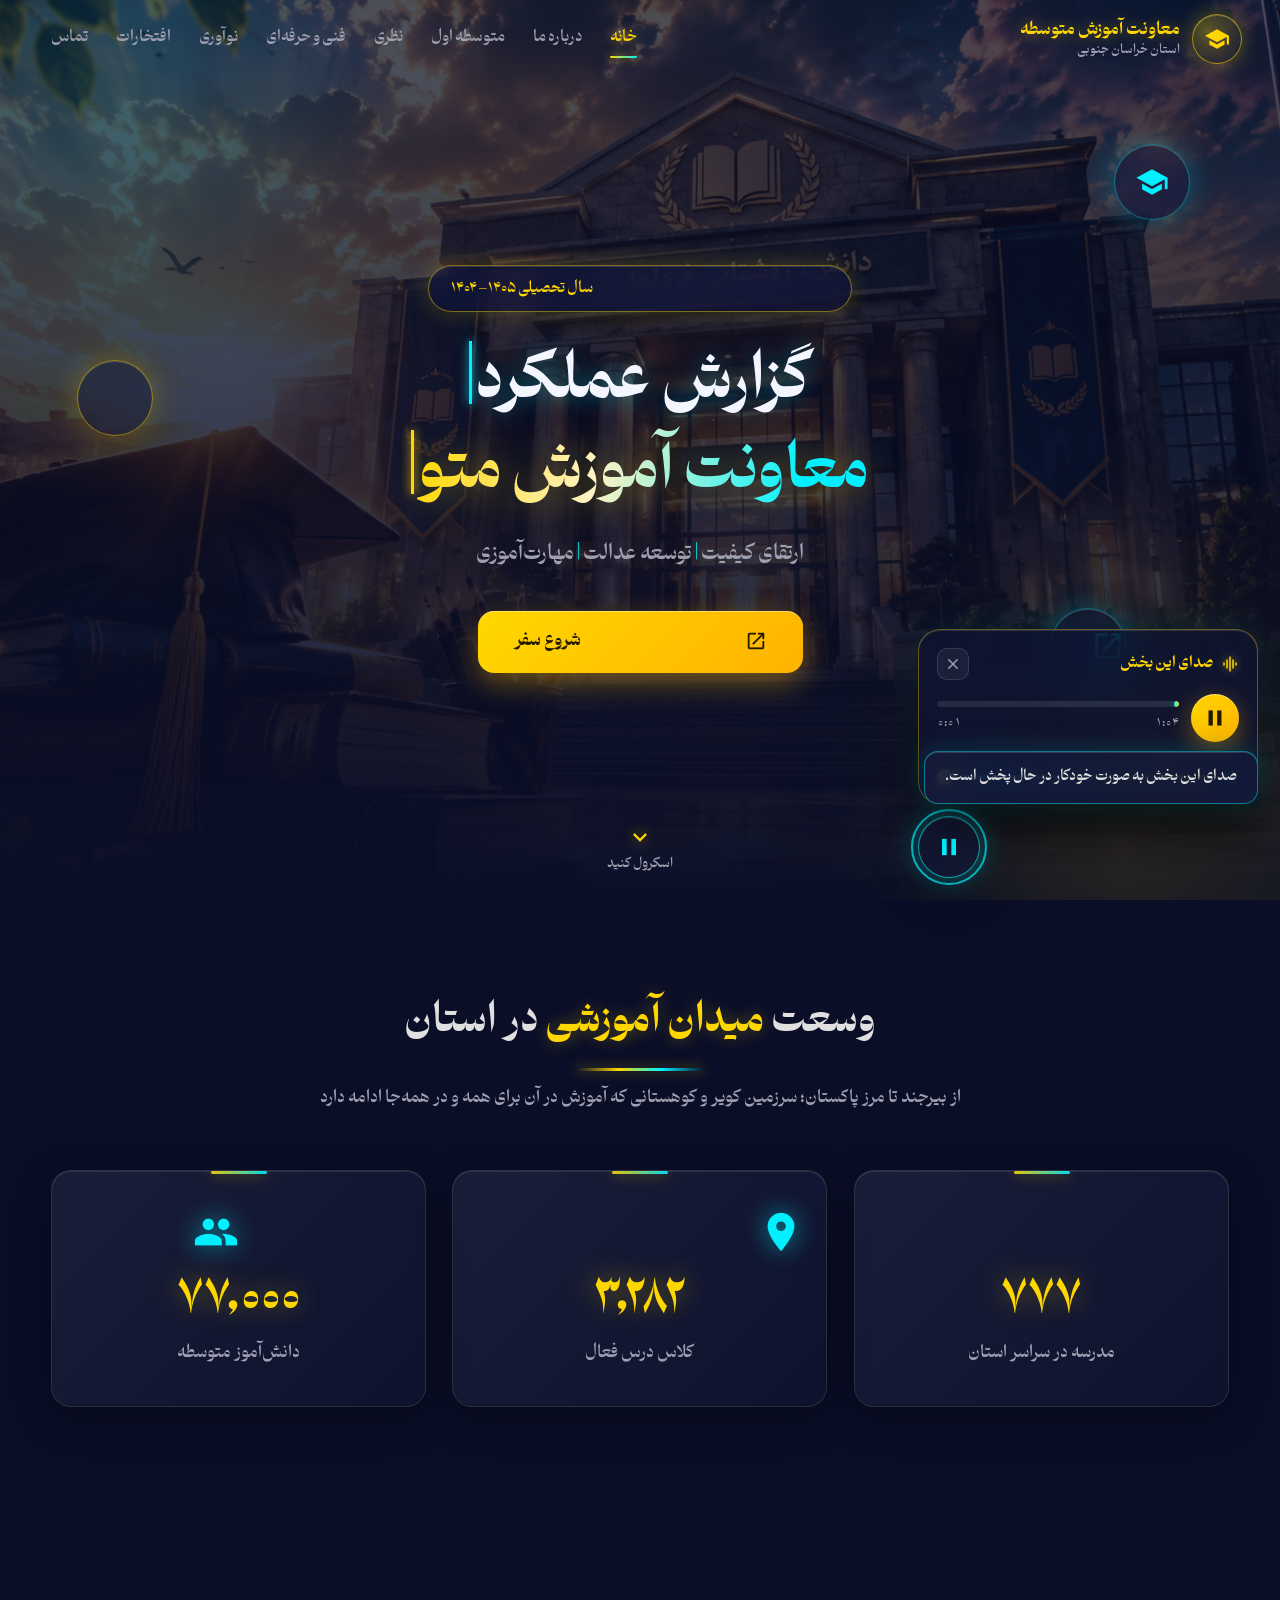
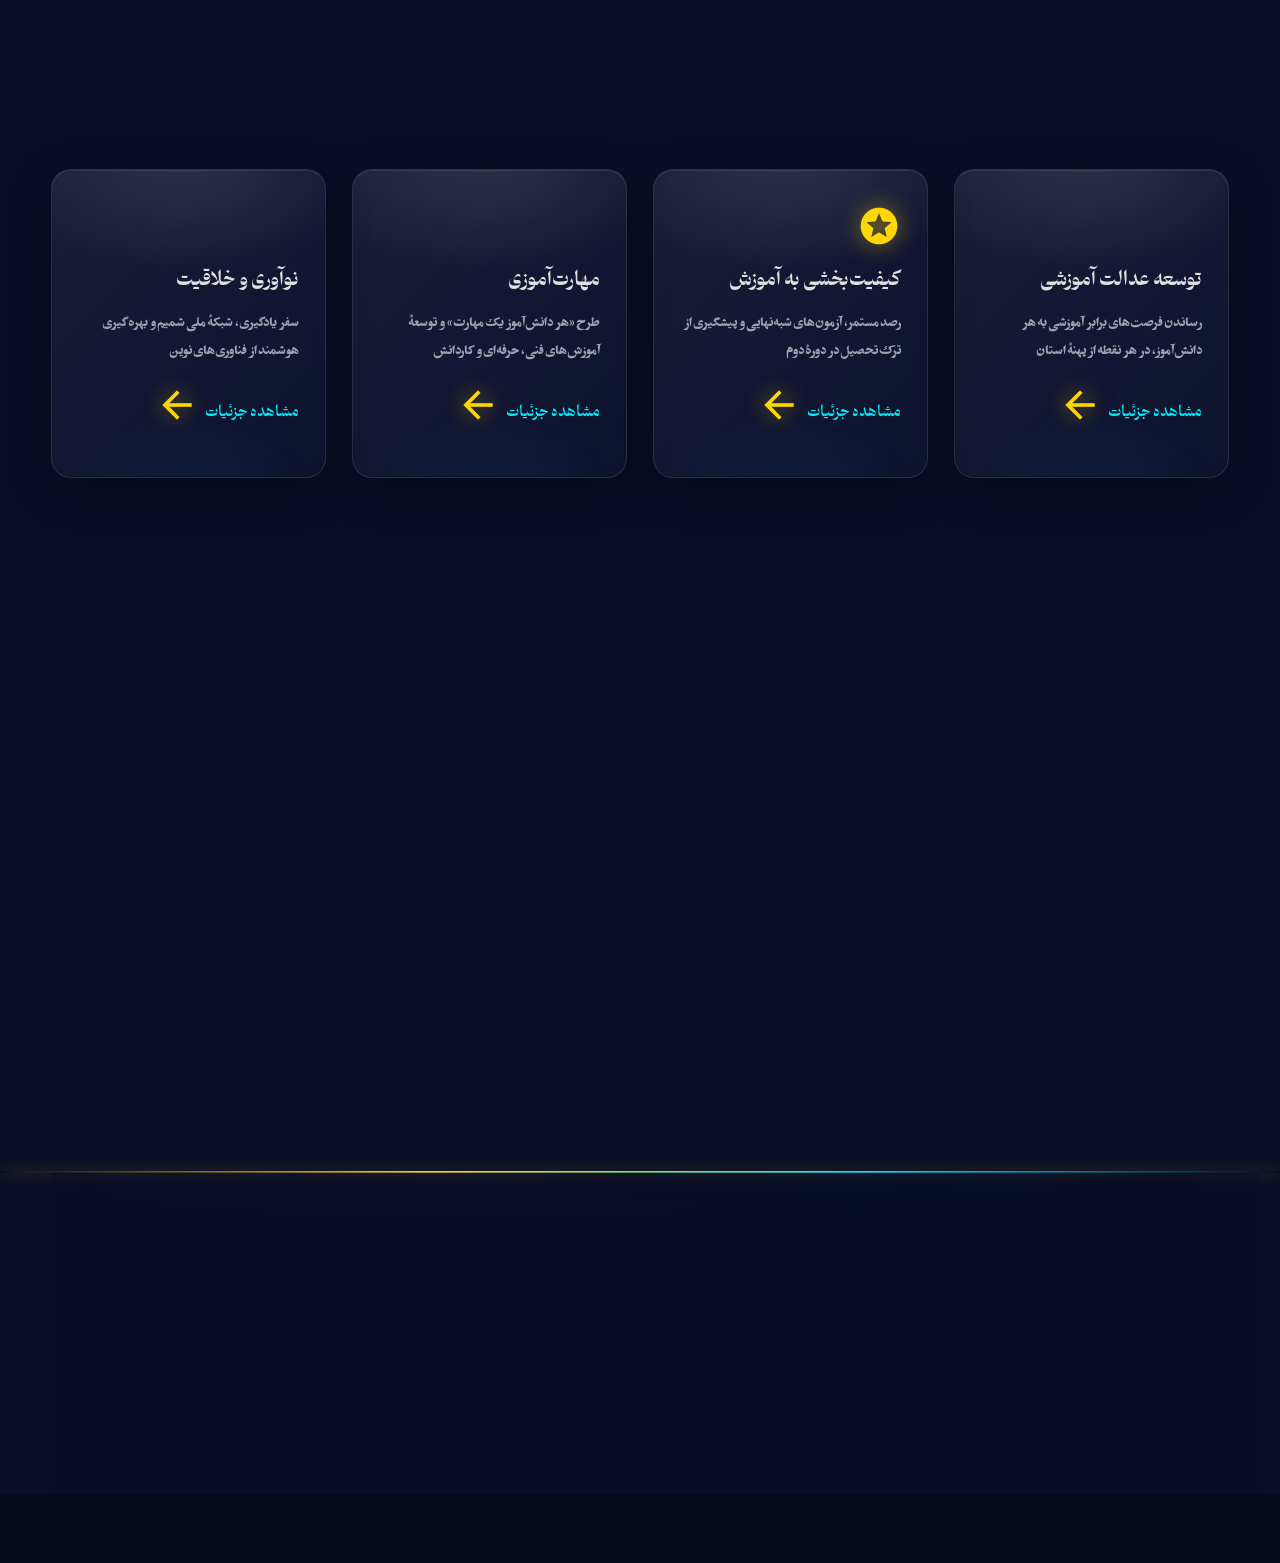
==== commit d3272fc5: "Update academic year references in index.html" ====
--- a/index.html
+++ b/index.html
@@ -3,7 +3,7 @@
 <head>
   <meta charset="UTF-8">
   <meta name="viewport" content="width=device-width, initial-scale=1.0">
-  <meta name="description" content="گزارش عملکرد معاونت آموزش متوسطه استان خراسان جنوبی در سال تحصیلی ۱۴۰۴–۱۴۰۵؛ ارتقای کیفیت، توسعه عدالت و مهارت‌آموزی.">
+  <meta name="description" content="گزارش عملکرد معاونت آموزش متوسطه استان خراسان جنوبی در سال تحصیلی ۱۴۰۵–۱۴۰۴؛ ارتقای کیفیت، توسعه عدالت و مهارت‌آموزی.">
   <title>خانه | گزارش عملکرد معاونت آموزش متوسطه خراسان جنوبی</title>
   <link rel="icon" href="data:image/svg+xml,%3Csvg xmlns='http://www.w3.org/2000/svg' viewBox='0 0 100 100'%3E%3Ccircle cx='50' cy='50' r='46' fill='%230a0e27' stroke='%23ffd700' stroke-width='5'/%3E%3Cpath d='M50 15 L61 39 L85 50 L61 61 L50 85 L39 61 L15 50 L39 39 Z' fill='%2300f0ff'/%3E%3C/svg%3E">
   <link href="https://fonts.googleapis.com/icon?family=Material+Icons" rel="stylesheet">
@@ -35,7 +35,7 @@
       </div>
 
       <div class="hero-content">
-        <span class="hero-badge epic-in"><span class="material-icons">auto_awesome</span> سال تحصیلی ۱۴۰۴–۱۴۰۵</span>
+        <span class="hero-badge epic-in"><span class="material-icons">auto_awesome</span> سال تحصیلی ۱۴۰۵–۱۴۰۴</span>
 
         <!-- تیتر با افکت تایپ (دو خط سینمایی) -->
         <h1 class="hero-title">
@@ -91,7 +91,7 @@
       <div class="container">
         <div class="section-head reveal">
           <h2 class="section-title">چهار راهبرد <span class="cyan-word">تحول</span></h2>
-          <p class="section-sub">مسیر مشخص معاونت آموزش متوسطه استان برای سال تحصیلی ۱۴۰۴–۱۴۰۵</p>
+          <p class="section-sub">مسیر مشخص معاونت آموزش متوسطه استان برای سال تحصیلی ۱۴۰۵–۱۴۰۴</p>
         </div>
 
         <div class="strategy-grid">
@@ -140,4 +140,4 @@
 
   <script src="script.js"></script>
 </body>
-</html>+</html>
--- a/style.css
+++ b/style.css
@@ -1,6 +1,6 @@
 /* ═══════════════════════════════════════════════════════════════
    گزارش عملکرد معاونت آموزش متوسطه استان خراسان جنوبی
-   فایل استایل مشترک همه صفحات | تم حماسی
+   تم گلس‌مورفیسم تاریک | نسخه نهایی
    ═══════════════════════════════════════════════════════════════ */
 
 /* ─────────────── ۱) فونت وزیرمتن (سه وزن) ─────────────── */
@@ -29,21 +29,29 @@
 /* ─────────────── ۲) متغیرهای سراسری ─────────────── */
 :root{
   --bg:#0a0e27;
+  --bg-deep:#060818;
   --bg-card:#131838;
   --gold:#ffd700;
   --gold-2:#ffb300;
   --cyan:#00f0ff;
   --text:#e0e0e0;
   --text-2:#a0a0b0;
-  --glass:rgba(19,24,56,.55);
-  --glass-border:rgba(255,255,255,.12);
-  --radius:18px;
-  --radius-lg:26px;
+  --glass:rgba(19,24,56,.42);
+  --glass-2:rgba(19,24,56,.62);
+  --glass-strong:rgba(15,20,48,.72);
+  --glass-border:rgba(255,255,255,.14);
+  --glass-border-hi:rgba(255,255,255,.22);
+  --blur:20px;
+  --blur-strong:32px;
+  --radius:20px;
+  --radius-lg:28px;
   --nav-h:78px;
-  --shadow-lg:0 18px 50px rgba(0,0,0,.45);
+  --shadow-lg:0 22px 60px rgba(0,0,0,.55);
+  --shadow-inner:inset 0 1px 0 rgba(255,255,255,.08), inset 0 -1px 0 rgba(0,0,0,.18);
   --font:'Vazirmatn',Tahoma,'Segoe UI',sans-serif;
   --grad-line:linear-gradient(90deg,var(--gold),var(--cyan));
   --grad-fill:linear-gradient(120deg,rgba(255,215,0,.10),rgba(0,240,255,.10),rgba(255,215,0,.10));
+  --grad-border:linear-gradient(135deg, rgba(255,215,0,.55), rgba(0,240,255,.55), rgba(255,215,0,.55));
 }
 
 /* ─────────────── ۳) ریست و پایه ─────────────── */
@@ -58,6 +66,7 @@
   overflow-x:hidden;
   -webkit-font-smoothing:antialiased;
   animation:pageIn .9s ease both;
+  min-height:100vh;
 }
 main{display:block;}
 img{max-width:100%;display:block;}
@@ -70,86 +79,126 @@
 ::-webkit-scrollbar-thumb{background:linear-gradient(180deg,var(--gold),var(--cyan));border-radius:99px;}
 .material-icons{line-height:1;vertical-align:middle;}
 
-/* هاله‌های محیطی ثابتِ پس‌زمینه */
+/* پس‌زمینه گلس‌مورفیسم: گرادیانت‌های رنگی + بافت نویز */
 body::before{
   content:'';
+  position:fixed;inset:0;z-index:-2;pointer-events:none;
+  background:
+    radial-gradient(700px 500px at 88% -6%, rgba(0,240,255,.14), transparent 65%),
+    radial-gradient(820px 620px at 8% 108%, rgba(255,215,0,.10), transparent 65%),
+    radial-gradient(600px 500px at 50% 50%, rgba(120,80,255,.08), transparent 70%),
+    linear-gradient(180deg, var(--bg-deep), var(--bg) 40%, var(--bg-deep));
+  animation: bgMove 24s ease-in-out infinite alternate;
+}
+/* لایه نویز برای حس شیشه‌ای */
+body::after{
+  content:'';
   position:fixed;inset:0;z-index:-1;pointer-events:none;
-  background:
-    radial-gradient(620px 420px at 88% -6%,rgba(0,240,255,.07),transparent 65%),
-    radial-gradient(720px 520px at 8% 108%,rgba(255,215,0,.05),transparent 65%);
+  opacity:.035;
+  background-image:url("data:image/svg+xml,%3Csvg viewBox='0 0 200 200' xmlns='http://www.w3.org/2000/svg'%3E%3Cfilter id='n'%3E%3CfeTurbulence type='fractalNoise' baseFrequency='0.9' numOctaves='3'/%3E%3C/filter%3E%3Crect width='100%25' height='100%25' filter='url(%23n)'/%3E%3C/svg%3E");
+  mix-blend-mode:overlay;
 }
 
 /* ─────────────── ۴) چیدمان و بخش‌ها ─────────────── */
 .container{width:min(1200px,92%);margin:0 auto;}
 .section{padding:92px 0;position:relative;}
 .section.alt{
-  background:linear-gradient(180deg,rgba(19,24,56,.35),rgba(19,24,56,.08));
+  background:linear-gradient(180deg, rgba(19,24,56,.28), rgba(19,24,56,.05));
   border-top:1px solid rgba(255,255,255,.05);
   border-bottom:1px solid rgba(255,255,255,.05);
+  -webkit-backdrop-filter: blur(8px);
+  backdrop-filter: blur(8px);
 }
 .section-head{text-align:center;max-width:760px;margin:0 auto 56px;}
 .section-title{font-size:clamp(1.55rem,3.4vw,2.35rem);font-weight:900;line-height:1.6;}
 .section-title::after{
   content:'';display:block;width:130px;height:3px;margin:16px auto 0;border-radius:99px;
   background:linear-gradient(90deg,transparent,var(--gold),var(--cyan),transparent);
-  box-shadow:0 0 14px rgba(255,215,0,.35);
+  box-shadow:0 0 14px rgba(255,215,0,.45);
 }
 .section-sub{color:var(--text-2);margin-top:12px;font-weight:700;}
-.gold-word{color:var(--gold);}
-.cyan-word{color:var(--cyan);}
-
-/* ─────────────── ۵) کارت شیشه‌ای + کلاس‌های کمکی ─────────────── */
+.gold-word{color:var(--gold);text-shadow:0 0 18px rgba(255,215,0,.35);}
+.cyan-word{color:var(--cyan);text-shadow:0 0 18px rgba(0,240,255,.35);}
+
+/* ─────────────── ۵) کارت شیشه‌ای (گلس‌مورفیسم قوی) ─────────────── */
 .glass-card{
   position:relative;
-  background:var(--glass);
-  -webkit-backdrop-filter:blur(10px);
-  backdrop-filter:blur(10px);
+  background:
+    linear-gradient(135deg, rgba(255,255,255,.05), rgba(255,255,255,0)) padding-box,
+    var(--glass) padding-box;
+  -webkit-backdrop-filter: blur(var(--blur)) saturate(160%);
+  backdrop-filter: blur(var(--blur)) saturate(160%);
   border:1px solid var(--glass-border);
   border-radius:var(--radius);
   padding:30px;
-  transition:transform .5s cubic-bezier(.22,.61,.36,1),box-shadow .5s,border-color .5s;
+  box-shadow:
+    0 12px 40px rgba(0,0,0,.35),
+    inset 0 1px 0 rgba(255,255,255,.10),
+    inset 0 -1px 0 rgba(0,0,0,.20);
+  transition:transform .5s cubic-bezier(.22,.61,.36,1), box-shadow .5s, border-color .5s, background .5s;
+  overflow:hidden;
+}
+/* رفلکت شیشه‌ای روی کارت */
+.glass-card::before{
+  content:'';
+  position:absolute;inset:0;border-radius:inherit;pointer-events:none;
+  background:
+    radial-gradient(120% 60% at 50% 0%, rgba(255,255,255,.10), transparent 60%),
+    radial-gradient(80% 40% at 50% 100%, rgba(0,240,255,.05), transparent 60%);
+  opacity:.9;
+  transition:opacity .5s;
 }
 .glass-card:hover{
-  border-color:rgba(255,215,0,.4);
-  box-shadow:var(--shadow-lg),0 0 34px rgba(255,215,0,.1);
-}
-
-/* قاب نئونی با گرادیانت متحرک (خودکفا — بدون glass-card) */
+  border-color:rgba(255,215,0,.45);
+  background: var(--glass-2);
+  box-shadow:
+    0 18px 55px rgba(0,0,0,.45),
+    0 0 45px rgba(255,215,0,.12),
+    inset 0 1px 0 rgba(255,255,255,.14);
+  transform: translateY(-4px);
+}
+.glass-card:hover::before{opacity:1;}
+
+/* کارت نئونی */
 .neon-border{
   position:relative;
   border:1.5px solid transparent;
   border-radius:var(--radius);
   padding:28px;
   background:
-    linear-gradient(rgba(19,24,56,.92),rgba(19,24,56,.92)) padding-box,
-    linear-gradient(120deg,var(--gold),var(--cyan),var(--gold)) border-box;
-  background-size:100% 100%,300% 300%;
+    linear-gradient(rgba(19,24,56,.75), rgba(19,24,56,.75)) padding-box,
+    linear-gradient(120deg, var(--gold), var(--cyan), var(--gold)) border-box;
+  background-size:100% 100%, 300% 300%;
+  -webkit-backdrop-filter: blur(var(--blur)) saturate(160%);
+  backdrop-filter: blur(var(--blur)) saturate(160%);
   animation:gradientShift 7s linear infinite;
-  box-shadow:0 0 26px rgba(0,240,255,.08);
-}
-
-/* گرادیانت متحرک عمومی */
+  box-shadow:
+    0 0 30px rgba(0,240,255,.12),
+    inset 0 1px 0 rgba(255,255,255,.10);
+  overflow:hidden;
+}
+.neon-border::before{
+  content:'';position:absolute;inset:0;border-radius:inherit;pointer-events:none;
+  background: radial-gradient(120% 60% at 50% 0%, rgba(255,255,255,.08), transparent 60%);
+}
+
 .gradient-bg{
   background:var(--grad-fill);
   background-size:300% 300%;
   animation:gradientShift 9s ease infinite;
 }
 
-/* متن درخشان طلایی/فیروزه‌ای */
 .glow-text{
   color:var(--gold);
-  text-shadow:0 0 14px rgba(255,215,0,.45),0 0 42px rgba(0,240,255,.22);
+  text-shadow:0 0 14px rgba(255,215,0,.55),0 0 42px rgba(0,240,255,.25);
   animation:glow 3.4s ease-in-out infinite;
 }
 
-/* متن گرادیانی طلایی→فیروزه‌ای */
 .text-grad{
   background:linear-gradient(100deg,var(--gold),#fff3c4 45%,var(--cyan));
   background-size:200% auto;
-  -webkit-background-clip:text;
-  background-clip:text;
-  color:transparent;
-  filter:drop-shadow(0 0 16px rgba(255,215,0,.3));
+  -webkit-background-clip:text;background-clip:text;color:transparent;
+  filter:drop-shadow(0 0 16px rgba(255,215,0,.35));
 }
 
 /* ─────────────── ۶) دکمه‌ها ─────────────── */
@@ -162,46 +211,55 @@
 .btn-gold{
   background:linear-gradient(135deg,#ffd700,#ffb300);
   color:#231a00;
-  box-shadow:0 10px 30px rgba(255,179,0,.35);
+  box-shadow:0 10px 30px rgba(255,179,0,.4), inset 0 1px 0 rgba(255,255,255,.4);
   animation:pulse 2.8s infinite;
 }
 .btn-gold:hover{transform:translateY(-4px) scale(1.02);filter:brightness(1.07);}
 .btn-ghost{
-  background:rgba(0,240,255,.07);
+  background: rgba(0,240,255,.08);
   border:1px solid rgba(0,240,255,.4);
   color:var(--cyan);
-  box-shadow:0 0 18px rgba(0,240,255,.12);
-  -webkit-backdrop-filter:blur(6px);
-  backdrop-filter:blur(6px);
-}
-.btn-ghost:hover{transform:translateY(-4px);box-shadow:0 0 28px rgba(0,240,255,.3);background:rgba(0,240,255,.14);}
-
-/* ─────────────── ۷) نوبار ─────────────── */
+  -webkit-backdrop-filter: blur(12px);
+  backdrop-filter: blur(12px);
+  box-shadow:0 0 20px rgba(0,240,255,.15), inset 0 1px 0 rgba(255,255,255,.10);
+}
+.btn-ghost:hover{
+  transform:translateY(-4px);
+  box-shadow:0 0 32px rgba(0,240,255,.35);
+  background:rgba(0,240,255,.16);
+  border-color:rgba(0,240,255,.55);
+}
+
+/* ─────────────── ۷) نوبار گلس‌مورفیسم ─────────────── */
 .navbar{
   position:fixed;top:0;right:0;left:0;z-index:1000;height:var(--nav-h);
   display:flex;align-items:center;
   border-bottom:1px solid transparent;
-  transition:background .4s,box-shadow .4s,border-color .4s;
+  transition:background .4s,box-shadow .4s,border-color .4s, backdrop-filter .4s;
 }
 .navbar.scrolled{
-  background:rgba(10,14,39,.82);
-  -webkit-backdrop-filter:blur(14px);
-  backdrop-filter:blur(14px);
-  border-bottom-color:var(--glass-border);
-  box-shadow:0 10px 34px rgba(0,0,0,.4);
+  background: rgba(10,14,39,.55);
+  -webkit-backdrop-filter: blur(var(--blur-strong)) saturate(180%);
+  backdrop-filter: blur(var(--blur-strong)) saturate(180%);
+  border-bottom-color: var(--glass-border);
+  box-shadow:
+    0 12px 40px rgba(0,0,0,.45),
+    inset 0 -1px 0 rgba(255,255,255,.05);
 }
 .nav-inner{width:min(1280px,94%);margin:0 auto;display:flex;align-items:center;justify-content:space-between;gap:20px;}
 .brand{display:flex;align-items:center;gap:12px;}
 .brand-logo{
   width:50px;height:50px;border-radius:50%;display:grid;place-items:center;flex-shrink:0;
   color:var(--gold);
-  background:radial-gradient(circle at 30% 30%,rgba(255,215,0,.25),rgba(19,24,56,.9));
-  border:1px solid rgba(255,215,0,.45);
-  box-shadow:0 0 18px rgba(255,215,0,.25);
+  background:radial-gradient(circle at 30% 30%, rgba(255,215,0,.30), rgba(19,24,56,.85));
+  border:1px solid rgba(255,215,0,.55);
+  box-shadow:
+    0 0 20px rgba(255,215,0,.35),
+    inset 0 1px 0 rgba(255,255,255,.20);
 }
 .brand-logo .material-icons{font-size:26px;}
 .brand-text{display:flex;flex-direction:column;line-height:1.45;}
-.brand-text strong{font-weight:900;font-size:1.02rem;color:var(--gold);text-shadow:0 0 14px rgba(255,215,0,.35);}
+.brand-text strong{font-weight:900;font-size:1.02rem;color:var(--gold);text-shadow:0 0 14px rgba(255,215,0,.45);}
 .brand-text small{color:var(--text-2);font-size:.75rem;font-weight:700;}
 
 .nav-links{display:flex;align-items:center;gap:2px;}
@@ -212,16 +270,19 @@
 .nav-link::after{
   content:'';position:absolute;bottom:5px;right:13px;left:13px;height:2px;border-radius:99px;
   background:linear-gradient(90deg,var(--gold),var(--cyan));
-  box-shadow:0 0 8px rgba(255,215,0,.5);
+  box-shadow:0 0 10px rgba(255,215,0,.6);
   transform:scaleX(0);transform-origin:right;
   transition:transform .35s cubic-bezier(.22,.61,.36,1);
 }
-.nav-link:hover,.nav-link.active{color:var(--gold);}
+.nav-link:hover,.nav-link.active{color:var(--gold);text-shadow:0 0 12px rgba(255,215,0,.5);}
 .nav-link:hover::after,.nav-link.active::after{transform:scaleX(1);}
 
 .nav-toggle{
   display:none;width:46px;height:46px;border-radius:12px;color:var(--gold);
-  border:1px solid rgba(255,215,0,.35);background:rgba(19,24,56,.6);
+  border:1px solid rgba(255,215,0,.35);
+  background: rgba(19,24,56,.45);
+  -webkit-backdrop-filter: blur(12px);
+  backdrop-filter: blur(12px);
 }
 .nav-toggle .material-icons{font-size:26px;}
 
@@ -230,11 +291,11 @@
   .nav-links{
     position:fixed;top:var(--nav-h);right:0;left:0;z-index:999;
     flex-direction:column;align-items:stretch;gap:4px;
-    background:rgba(9,12,34,.97);
-    -webkit-backdrop-filter:blur(18px);
-    backdrop-filter:blur(18px);
+    background: rgba(9,12,34,.72);
+    -webkit-backdrop-filter: blur(24px) saturate(180%);
+    backdrop-filter: blur(24px) saturate(180%);
     border-bottom:1px solid var(--glass-border);
-    box-shadow:0 30px 60px rgba(0,0,0,.5);
+    box-shadow:0 30px 60px rgba(0,0,0,.55);
     max-height:0;opacity:0;padding:0 22px;overflow:hidden;
     transition:max-height .55s cubic-bezier(.22,.61,.36,1),opacity .4s,padding .55s;
   }
@@ -248,7 +309,7 @@
   .brand-logo{width:42px;height:42px;}
 }
 
-/* ─────────────── ۸) هیروی عمومی ─────────────── */
+/* ─────────────── ۸) هیرو ─────────────── */
 .hero{
   position:relative;min-height:100vh;
   display:flex;align-items:center;justify-content:center;text-align:center;
@@ -264,53 +325,60 @@
 .hero.circuit .hero-overlay{
   background:linear-gradient(180deg,rgba(10,14,39,.35),rgba(10,14,39,.88) 90%,var(--bg) 100%);
 }
-/* هاله‌های رنگی زندهٔ هیرو */
 .hero-glow{position:absolute;inset:0;z-index:1;overflow:hidden;pointer-events:none;}
 .hero-glow::before,.hero-glow::after{content:'';position:absolute;width:520px;height:520px;border-radius:50%;filter:blur(90px);}
-.hero-glow::before{top:-160px;left:-140px;background:radial-gradient(circle,rgba(0,240,255,.16),transparent 70%);animation:glowPulse 9s ease-in-out infinite;}
-.hero-glow::after{bottom:-180px;right:-120px;background:radial-gradient(circle,rgba(255,215,0,.13),transparent 70%);animation:glowPulse 11s ease-in-out 2s infinite;}
+.hero-glow::before{top:-160px;left:-140px;background:radial-gradient(circle,rgba(0,240,255,.22),transparent 70%);animation:glowPulse 9s ease-in-out infinite;}
+.hero-glow::after{bottom:-180px;right:-120px;background:radial-gradient(circle,rgba(255,215,0,.18),transparent 70%);animation:glowPulse 11s ease-in-out 2s infinite;}
 
 .hero-content{position:relative;z-index:3;width:min(880px,92%);}
 .hero-badge{
-  display:inline-flex;align-items:center;gap:8px;padding:8px 20px;border-radius:999px;
-  background:rgba(19,24,56,.6);border:1px solid rgba(255,215,0,.35);color:var(--gold);
+  display:inline-flex;align-items:center;gap:8px;padding:9px 22px;border-radius:999px;
+  background: rgba(19,24,56,.45);
+  border:1px solid rgba(255,215,0,.45);
+  color:var(--gold);
   font-weight:700;font-size:.9rem;
-  -webkit-backdrop-filter:blur(8px);backdrop-filter:blur(8px);
-  box-shadow:0 0 20px rgba(255,215,0,.15);margin-bottom:26px;
+  -webkit-backdrop-filter: blur(14px) saturate(180%);
+  backdrop-filter: blur(14px) saturate(180%);
+  box-shadow:
+    0 0 24px rgba(255,215,0,.22),
+    inset 0 1px 0 rgba(255,255,255,.14);
+  margin-bottom:26px;
 }
 .hero-badge .material-icons{font-size:19px;}
 .hero-title{font-size:clamp(1.9rem,4.6vw,3.6rem);font-weight:900;line-height:1.55;margin-bottom:18px;}
 .hero-sub{color:var(--text-2);font-size:clamp(1rem,2vw,1.25rem);max-width:660px;margin:0 auto 38px;font-weight:700;}
 .hero-actions{display:flex;gap:18px;justify-content:center;flex-wrap:wrap;}
 
-/* نشانگر اسکرول */
 .scroll-hint{
   position:absolute;bottom:24px;left:50%;transform:translateX(-50%);z-index:3;
   color:var(--text-2);display:flex;flex-direction:column;align-items:center;gap:0;font-size:.78rem;font-weight:700;
 }
-.scroll-hint .material-icons{color:var(--gold);font-size:28px;animation:nudge 2s ease-in-out infinite;text-shadow:0 0 12px rgba(255,215,0,.5);}
-
-/* لایه‌های پارالاکس + آیکون‌های شناور */
+.scroll-hint .material-icons{color:var(--gold);font-size:28px;animation:nudge 2s ease-in-out infinite;text-shadow:0 0 14px rgba(255,215,0,.7);}
+
 .parallax-layer{position:absolute;z-index:2;will-change:transform;}
 .float-icon{
   width:76px;height:76px;border-radius:50%;display:grid;place-items:center;
-  background:rgba(19,24,56,.6);
-  -webkit-backdrop-filter:blur(10px);backdrop-filter:blur(10px);
-  border:1px solid rgba(0,240,255,.35);color:var(--cyan);
-  box-shadow:0 0 26px rgba(0,240,255,.22);
+  background: rgba(19,24,56,.42);
+  -webkit-backdrop-filter: blur(16px) saturate(180%);
+  backdrop-filter: blur(16px) saturate(180%);
+  border:1px solid rgba(0,240,255,.4);
+  color:var(--cyan);
+  box-shadow:
+    0 0 30px rgba(0,240,255,.28),
+    inset 0 1px 0 rgba(255,255,255,.14);
   animation:float var(--fd,6s) ease-in-out infinite;
 }
 .float-icon .material-icons{font-size:34px;}
-.float-icon.gold{border-color:rgba(255,215,0,.4);color:var(--gold);box-shadow:0 0 26px rgba(255,215,0,.22);}
+.float-icon.gold{border-color:rgba(255,215,0,.5);color:var(--gold);box-shadow:0 0 30px rgba(255,215,0,.28), inset 0 1px 0 rgba(255,255,255,.14);}
 @media(max-width:760px){.parallax-layer{display:none;}}
 
 /* ─────────────── ۹) افکت تایپ ─────────────── */
 .typing-text{display:inline;}
-.typed-output{color:#f4f6ff;text-shadow:0 0 24px rgba(0,240,255,.3);}
+.typed-output{color:#f4f6ff;text-shadow:0 0 24px rgba(0,240,255,.35);}
 .hero-title .t2 .typed-output{
   background:linear-gradient(100deg,var(--gold),#fff3c4 40%,var(--cyan) 85%);
   -webkit-background-clip:text;background-clip:text;color:transparent;
-  text-shadow:none;filter:drop-shadow(0 0 18px rgba(255,215,0,.35));
+  text-shadow:none;filter:drop-shadow(0 0 18px rgba(255,215,0,.4));
 }
 .type-cursor{
   display:inline-block;width:3px;height:1.1em;margin-inline-start:3px;vertical-align:-.12em;
@@ -325,7 +393,7 @@
 .particle{
   position:absolute;bottom:-12px;border-radius:50%;
   width:var(--s,4px);height:var(--s,4px);
-  background:var(--c,#00f0ff);box-shadow:0 0 12px var(--c,#00f0ff);
+  background:var(--c,#00f0ff);box-shadow:0 0 14px var(--c,#00f0ff);
   opacity:0;
   animation:particleFloat var(--dur,12s) linear infinite;
   animation-delay:var(--delay,0s);
@@ -341,17 +409,17 @@
 .stat-card::before{
   content:'';position:absolute;top:0;right:50%;transform:translateX(50%);
   width:56px;height:3px;border-radius:99px;
-  background:var(--grad-line);box-shadow:0 0 12px rgba(255,215,0,.5);
-}
-.stat-card .material-icons{font-size:46px;color:var(--cyan);text-shadow:0 0 22px rgba(0,240,255,.5);margin-bottom:14px;}
-.stat-value{font-size:clamp(2rem,4vw,2.9rem);font-weight:900;color:var(--gold);text-shadow:0 0 26px rgba(255,215,0,.4);line-height:1.35;}
+  background:var(--grad-line);box-shadow:0 0 14px rgba(255,215,0,.6);
+}
+.stat-card .material-icons{font-size:46px;color:var(--cyan);text-shadow:0 0 24px rgba(0,240,255,.6);margin-bottom:14px;}
+.stat-value{font-size:clamp(2rem,4vw,2.9rem);font-weight:900;color:var(--gold);text-shadow:0 0 28px rgba(255,215,0,.45);line-height:1.35;}
 .stat-label{color:var(--text-2);font-weight:700;margin-top:6px;}
 
-/* ─────────────── ۱۲) کارت‌های راهبرد (صفحه اصلی) ─────────────── */
+/* ─────────────── ۱۲) کارت‌های راهبرد ─────────────── */
 .strategy-grid{display:grid;grid-template-columns:repeat(auto-fit,minmax(250px,1fr));gap:26px;}
 .strategy-card{display:block;padding:34px 26px;}
 .strategy-card .material-icons{
-  font-size:44px;color:var(--gold);text-shadow:0 0 20px rgba(255,215,0,.45);
+  font-size:44px;color:var(--gold);text-shadow:0 0 22px rgba(255,215,0,.5);
   margin-bottom:16px;transition:transform .4s;
 }
 .strategy-card h3{font-weight:900;font-size:1.15rem;margin-bottom:10px;}
@@ -360,16 +428,20 @@
 .strategy-card:hover .material-icons{transform:scale(1.12) rotate(-6deg);}
 .strategy-card:hover .strategy-more{gap:10px;}
 
-/* ─────────────── ۱۳) آیتم‌های دستاورد (بخش‌های دوره‌ای) ─────────────── */
+/* ─────────────── ۱۳) آیتم‌های دستاورد ─────────────── */
 .feat-grid{display:grid;grid-template-columns:repeat(auto-fit,minmax(320px,1fr));gap:22px;}
 .feat-item{display:flex;gap:18px;align-items:flex-start;padding:24px;}
 .feat-icon{
   flex-shrink:0;width:56px;height:56px;border-radius:16px;display:grid;place-items:center;
-  background:rgba(0,240,255,.09);border:1px solid rgba(0,240,255,.35);color:var(--cyan);
-  box-shadow:0 0 16px rgba(0,240,255,.15);
+  background: rgba(0,240,255,.10);
+  -webkit-backdrop-filter: blur(10px);
+  backdrop-filter: blur(10px);
+  border:1px solid rgba(0,240,255,.4);
+  color:var(--cyan);
+  box-shadow:0 0 20px rgba(0,240,255,.18), inset 0 1px 0 rgba(255,255,255,.10);
 }
 .feat-icon .material-icons{font-size:30px;}
-.feat-item.gold .feat-icon{background:rgba(255,215,0,.09);border-color:rgba(255,215,0,.4);color:var(--gold);box-shadow:0 0 16px rgba(255,215,0,.18);}
+.feat-item.gold .feat-icon{background:rgba(255,215,0,.10);border-color:rgba(255,215,0,.45);color:var(--gold);box-shadow:0 0 20px rgba(255,215,0,.22), inset 0 1px 0 rgba(255,255,255,.10);}
 .feat-item h3{font-size:1.02rem;font-weight:900;margin-bottom:6px;}
 .feat-item p{color:var(--text-2);font-size:.88rem;}
 
@@ -377,7 +449,11 @@
 .gallery-grid{display:grid;grid-template-columns:repeat(auto-fit,minmax(250px,1fr));gap:20px;}
 .gallery-item{
   position:relative;border-radius:var(--radius);overflow:hidden;
-  border:1px solid var(--glass-border);aspect-ratio:4/3;background:var(--bg-card);
+  border:1px solid var(--glass-border);aspect-ratio:4/3;
+  background: var(--bg-card);
+  -webkit-backdrop-filter: blur(var(--blur));
+  backdrop-filter: blur(var(--blur));
+  box-shadow:0 14px 44px rgba(0,0,0,.4), inset 0 1px 0 rgba(255,255,255,.08);
 }
 .gallery-item img{width:100%;height:100%;object-fit:cover;transition:transform .7s cubic-bezier(.22,.61,.36,1);}
 .gallery-item:hover img{transform:scale(1.09);}
@@ -387,20 +463,20 @@
   font-size:.88rem;font-weight:700;color:var(--text);
 }
 
-/* ─────────────── ۱۵) کارت‌های رهبران (درباره ما) ─────────────── */
+/* ─────────────── ۱۵) کارت‌های رهبران ─────────────── */
 .leader-grid{display:grid;grid-template-columns:repeat(auto-fit,minmax(280px,1fr));gap:28px;}
 .leader-card{text-align:center;padding:38px 26px 30px;}
 .leader-avatar{
   width:128px;height:128px;margin:0 auto 20px;border-radius:50%;padding:4px;
   background:linear-gradient(135deg,var(--gold),var(--cyan));
-  box-shadow:0 0 30px rgba(255,215,0,.25);
+  box-shadow:0 0 34px rgba(255,215,0,.35);
 }
 .leader-avatar .img-inner{width:100%;height:100%;border-radius:50%;overflow:hidden;background:var(--bg-card);position:relative;}
 .leader-avatar img{width:100%;height:100%;object-fit:cover;border-radius:50%;}
 .leader-quote{position:relative;font-weight:700;line-height:2;margin-bottom:18px;}
 .leader-quote::before{
   content:'format_quote';font-family:'Material Icons';font-weight:normal;font-feature-settings:'liga';
-  display:block;color:var(--gold);font-size:30px;text-shadow:0 0 14px rgba(255,215,0,.5);margin-bottom:6px;
+  display:block;color:var(--gold);font-size:30px;text-shadow:0 0 16px rgba(255,215,0,.6);margin-bottom:6px;
 }
 .leader-name{color:var(--gold);font-weight:900;}
 .leader-role{color:var(--text-2);font-size:.85rem;margin-top:2px;font-weight:700;}
@@ -410,7 +486,10 @@
 .doc-card{display:flex;align-items:center;gap:18px;padding:22px 24px;}
 .doc-icon{
   flex-shrink:0;width:54px;height:54px;border-radius:14px;display:grid;place-items:center;
-  background:rgba(255,215,0,.08);border:1px solid rgba(255,215,0,.35);color:var(--gold);
+  background:rgba(255,215,0,.10);
+  border:1px solid rgba(255,215,0,.4);
+  color:var(--gold);
+  box-shadow:0 0 18px rgba(255,215,0,.15), inset 0 1px 0 rgba(255,255,255,.10);
 }
 .doc-icon .material-icons{font-size:28px;}
 .doc-card h3{font-weight:900;font-size:.98rem;line-height:1.7;}
@@ -418,9 +497,9 @@
 
 /* ─────────────── ۱۷) چرخ‌فلک شعاعی راهبردها ─────────────── */
 .radial-chart{position:relative;width:700px;height:700px;margin:44px auto 0;}
-.radial-ring{position:absolute;border-radius:50%;border:2px dashed rgba(0,240,255,.25);}
+.radial-ring{position:absolute;border-radius:50%;border:2px dashed rgba(0,240,255,.3);}
 .radial-ring.r1{inset:60px;animation:spin 40s linear infinite;}
-.radial-ring.r2{inset:130px;border-style:dotted;border-color:rgba(255,215,0,.22);animation:spin 28s linear infinite reverse;}
+.radial-ring.r2{inset:130px;border-style:dotted;border-color:rgba(255,215,0,.28);animation:spin 28s linear infinite reverse;}
 .radial-orbit{position:absolute;inset:0;animation:spin 64s linear infinite;}
 .radial-chart:hover .radial-orbit,
 .radial-chart:hover .orbit-counter{animation-play-state:paused;}
@@ -437,21 +516,27 @@
   position:absolute;top:0;left:0;
   transform:translate(-50%,-50%) rotate(calc(var(--a) * -1));
   width:235px;text-align:center;
-  background:rgba(19,24,56,.94);
-  border:1px solid rgba(255,215,0,.28);border-radius:16px;
-  padding:20px 14px;box-shadow:0 14px 34px rgba(0,0,0,.4);
-}
-.radial-item .material-icons{color:var(--gold);font-size:34px;text-shadow:0 0 18px rgba(255,215,0,.5);}
+  background: var(--glass-strong);
+  -webkit-backdrop-filter: blur(var(--blur)) saturate(160%);
+  backdrop-filter: blur(var(--blur)) saturate(160%);
+  border:1px solid rgba(255,215,0,.35);
+  border-radius:16px;
+  padding:20px 14px;
+  box-shadow:0 14px 34px rgba(0,0,0,.45), inset 0 1px 0 rgba(255,255,255,.10);
+}
+.radial-item .material-icons{color:var(--gold);font-size:34px;text-shadow:0 0 20px rgba(255,215,0,.55);}
 .radial-item h4{font-weight:900;margin:8px 0 4px;font-size:1rem;}
 .radial-item p{font-size:.8rem;color:var(--text-2);font-weight:700;}
 .radial-center{
   position:absolute;top:50%;left:50%;transform:translate(-50%,-50%);z-index:3;
   width:172px;height:172px;border-radius:50%;display:grid;place-items:center;text-align:center;
-  background:radial-gradient(circle,rgba(255,215,0,.12),rgba(19,24,56,.92) 72%);
-  border:2px solid rgba(255,215,0,.45);
-  box-shadow:0 0 45px rgba(255,215,0,.25),inset 0 0 30px rgba(0,240,255,.08);
-}
-.radial-center .material-icons{font-size:42px;color:var(--gold);text-shadow:0 0 20px rgba(255,215,0,.6);margin-bottom:4px;}
+  background:radial-gradient(circle,rgba(255,215,0,.18),rgba(19,24,56,.88) 72%);
+  border:2px solid rgba(255,215,0,.55);
+  -webkit-backdrop-filter: blur(20px) saturate(180%);
+  backdrop-filter: blur(20px) saturate(180%);
+  box-shadow:0 0 50px rgba(255,215,0,.3),inset 0 0 30px rgba(0,240,255,.10);
+}
+.radial-center .material-icons{font-size:42px;color:var(--gold);text-shadow:0 0 22px rgba(255,215,0,.7);margin-bottom:4px;}
 .radial-center strong{display:block;font-weight:900;color:var(--gold);font-size:1.05rem;}
 .radial-center span{font-size:.72rem;color:var(--text-2);font-weight:700;}
 @media(max-width:780px){
@@ -463,28 +548,28 @@
   .radial-center{position:static;transform:none;width:130px;height:130px;margin:0 auto;}
 }
 
-/* ─────────────── ۱۸) هیروی دیجیتال (نوآوری) ─────────────── */
+/* ─────────────── ۱۸) هیروی دیجیتال ─────────────── */
 .circuit-bg{
   position:absolute;inset:0;z-index:0;overflow:hidden;
-  background:radial-gradient(900px 520px at 50% -10%,rgba(0,240,255,.10),transparent 70%);
+  background:radial-gradient(900px 520px at 50% -10%,rgba(0,240,255,.14),transparent 70%);
 }
 .circuit-bg::before{
   content:'';position:absolute;inset:0;
   background-image:
-    linear-gradient(rgba(0,240,255,.055) 1px,transparent 1px),
-    linear-gradient(90deg,rgba(0,240,255,.055) 1px,transparent 1px);
+    linear-gradient(rgba(0,240,255,.07) 1px,transparent 1px),
+    linear-gradient(90deg,rgba(0,240,255,.07) 1px,transparent 1px);
   background-size:52px 52px;
   -webkit-mask-image:radial-gradient(ellipse 80% 70% at 50% 45%,#000 25%,transparent 78%);
   mask-image:radial-gradient(ellipse 80% 70% at 50% 45%,#000 25%,transparent 78%);
 }
-.circuit-line{position:absolute;background:rgba(0,240,255,.16);box-shadow:0 0 6px rgba(0,240,255,.12);}
+.circuit-line{position:absolute;background:rgba(0,240,255,.20);box-shadow:0 0 6px rgba(0,240,255,.18);}
 .circuit-line.h{height:2px;}
 .circuit-line.v{width:2px;}
 .circuit-line::after{
   content:'';position:absolute;inset:0;
   background:linear-gradient(90deg,transparent,var(--cyan),transparent);
   background-repeat:no-repeat;opacity:.95;
-  box-shadow:0 0 8px var(--cyan);
+  box-shadow:0 0 10px var(--cyan);
   animation:circuitH var(--t,4s) linear infinite;
   animation-delay:var(--td,0s);
 }
@@ -492,7 +577,7 @@
 .circuit-line.v::after{background:linear-gradient(180deg,transparent,var(--cyan),transparent);background-size:100% 70px;animation-name:circuitV;}
 .circuit-node{
   position:absolute;width:9px;height:9px;border-radius:50%;
-  background:var(--cyan);box-shadow:0 0 14px var(--cyan);
+  background:var(--cyan);box-shadow:0 0 16px var(--cyan);
   animation:glowPulse 2.4s ease-in-out infinite;
 }
 
@@ -502,10 +587,14 @@
 .step-num{
   width:54px;height:54px;border-radius:16px;display:grid;place-items:center;
   font-weight:900;font-size:1.35rem;color:var(--cyan);
-  background:rgba(0,240,255,.08);border:1px solid rgba(0,240,255,.4);
-  box-shadow:0 0 18px rgba(0,240,255,.18);margin-bottom:14px;
-}
-.step:last-child .step-num{color:var(--gold);border-color:rgba(255,215,0,.5);background:rgba(255,215,0,.08);box-shadow:0 0 22px rgba(255,215,0,.3);}
+  background: rgba(0,240,255,.10);
+  border:1px solid rgba(0,240,255,.45);
+  -webkit-backdrop-filter: blur(10px);
+  backdrop-filter: blur(10px);
+  box-shadow:0 0 22px rgba(0,240,255,.22), inset 0 1px 0 rgba(255,255,255,.10);
+  margin-bottom:14px;
+}
+.step:last-child .step-num{color:var(--gold);border-color:rgba(255,215,0,.55);background:rgba(255,215,0,.10);box-shadow:0 0 26px rgba(255,215,0,.35), inset 0 1px 0 rgba(255,255,255,.10);}
 .step-card{
   padding:22px 18px;min-height:132px;font-weight:700;font-size:.95rem;line-height:1.9;
   margin-bottom:calc(var(--i,0) * 38px);
@@ -513,7 +602,7 @@
 .step:not(:last-child)::after{
   content:'arrow_back';font-family:'Material Icons';font-weight:normal;font-feature-settings:'liga';
   position:absolute;left:-31px;top:42%;
-  color:var(--gold);font-size:24px;text-shadow:0 0 10px rgba(255,215,0,.5);
+  color:var(--gold);font-size:24px;text-shadow:0 0 12px rgba(255,215,0,.6);
   transform:rotate(45deg);
 }
 @media(max-width:760px){
@@ -527,7 +616,7 @@
 /* ─────────────── ۲۰) مؤلفه‌های تحول ─────────────── */
 .comp-grid{display:grid;grid-template-columns:repeat(auto-fit,minmax(250px,1fr));gap:24px;}
 .comp-card{text-align:center;padding:34px 22px;}
-.comp-card .material-icons{font-size:42px;color:var(--cyan);text-shadow:0 0 20px rgba(0,240,255,.45);margin-bottom:14px;}
+.comp-card .material-icons{font-size:42px;color:var(--cyan);text-shadow:0 0 22px rgba(0,240,255,.55);margin-bottom:14px;}
 .comp-card h3{font-weight:900;margin-bottom:8px;}
 .comp-card p{color:var(--text-2);font-size:.88rem;font-weight:700;}
 
@@ -538,9 +627,10 @@
   position:absolute;top:-14px;right:20px;
   background:linear-gradient(135deg,#ffd700,#ff9d00);color:#231a00;
   font-size:.78rem;font-weight:900;padding:5px 14px;border-radius:99px;
-  box-shadow:0 4px 15px rgba(255,215,0,.4);
-}
-.first-card .material-icons{font-size:40px;color:var(--gold);text-shadow:0 0 20px rgba(255,215,0,.5);margin-bottom:14px;}
+  box-shadow:0 6px 20px rgba(255,215,0,.5), inset 0 1px 0 rgba(255,255,255,.4);
+  z-index:2;
+}
+.first-card .material-icons{font-size:40px;color:var(--gold);text-shadow:0 0 22px rgba(255,215,0,.55);margin-bottom:14px;}
 .first-card h3{font-weight:900;font-size:1.08rem;margin-bottom:8px;line-height:1.8;}
 .first-card p{color:var(--text-2);font-size:.9rem;font-weight:700;}
 
@@ -548,8 +638,8 @@
 .hero.epic{
   min-height:88vh;
   background:
-    radial-gradient(1000px 600px at 50% -10%,rgba(255,215,0,.12),transparent 65%),
-    radial-gradient(800px 500px at 85% 110%,rgba(0,240,255,.08),transparent 60%),
+    radial-gradient(1000px 600px at 50% -10%,rgba(255,215,0,.14),transparent 65%),
+    radial-gradient(800px 500px at 85% 110%,rgba(0,240,255,.10),transparent 60%),
     var(--bg);
 }
 .hero.epic .hero-title{font-size:clamp(2.1rem,5.6vw,4rem);animation:glow 3.2s ease-in-out infinite;}
@@ -561,7 +651,7 @@
 .medal-ring .material-icons{font-size:52px;}
 .medal-card.gold .medal-ring{
   color:var(--gold);border:3px solid var(--gold);
-  box-shadow:0 0 40px rgba(255,215,0,.35),inset 0 0 25px rgba(255,215,0,.15);
+  box-shadow:0 0 44px rgba(255,215,0,.42),inset 0 0 25px rgba(255,215,0,.18);
 }
 .medal-card.gold .medal-ring::before{
   content:'';position:absolute;inset:-10px;border-radius:50%;z-index:-1;
@@ -571,18 +661,17 @@
 }
 .medal-card.silver .medal-ring{
   color:#dfe7ff;border:3px solid #c9d6f2;
-  box-shadow:0 0 34px rgba(180,200,255,.25),inset 0 0 22px rgba(180,200,255,.12);
+  box-shadow:0 0 36px rgba(180,200,255,.30),inset 0 0 22px rgba(180,200,255,.15);
 }
 .medal-card.book .medal-ring{
   color:var(--cyan);border:3px solid var(--cyan);
-  box-shadow:0 0 34px rgba(0,240,255,.3),inset 0 0 22px rgba(0,240,255,.12);
+  box-shadow:0 0 36px rgba(0,240,255,.35),inset 0 0 22px rgba(0,240,255,.15);
 }
 .medal-title{font-weight:900;font-size:1.25rem;margin-bottom:8px;color:var(--gold);}
 .medal-card.silver .medal-title{color:#dfe7ff;}
 .medal-card.book .medal-title{color:var(--cyan);}
 .medal-desc{color:var(--text-2);font-size:.92rem;font-weight:700;}
 
-/* جدول رشد رتبه‌ها */
 .growth-table{display:flex;flex-direction:column;gap:14px;}
 .growth-row{
   display:grid;align-items:center;gap:14px;
@@ -592,17 +681,21 @@
 .growth-name{font-weight:900;font-size:.98rem;}
 .g-old{font-weight:900;font-size:1.5rem;color:var(--text-2);text-align:center;}
 .g-arrow{text-align:center;color:var(--cyan);}
-.g-arrow .material-icons{font-size:26px;text-shadow:0 0 12px rgba(0,240,255,.5);}
-.g-new{font-weight:900;font-size:1.9rem;color:var(--gold);text-align:center;text-shadow:0 0 18px rgba(255,215,0,.4);}
+.g-arrow .material-icons{font-size:26px;text-shadow:0 0 14px rgba(0,240,255,.6);}
+.g-new{font-weight:900;font-size:1.9rem;color:var(--gold);text-align:center;text-shadow:0 0 20px rgba(255,215,0,.45);}
 .g-badge{
-  text-align:center;background:rgba(0,240,255,.1);border:1px solid rgba(0,240,255,.35);color:var(--cyan);
-  border-radius:999px;padding:6px 0;font-weight:900;font-size:.95rem;box-shadow:0 0 14px rgba(0,240,255,.12);
-}
-.growth-bar{grid-column:1 / -1;height:5px;border-radius:99px;background:rgba(255,255,255,.07);overflow:hidden;}
+  text-align:center;
+  background: rgba(0,240,255,.12);
+  border:1px solid rgba(0,240,255,.4);
+  color:var(--cyan);
+  border-radius:999px;padding:6px 0;font-weight:900;font-size:.95rem;
+  box-shadow:0 0 16px rgba(0,240,255,.18), inset 0 1px 0 rgba(255,255,255,.10);
+}
+.growth-bar{grid-column:1 / -1;height:5px;border-radius:99px;background:rgba(255,255,255,.08);overflow:hidden;}
 .growth-bar i{
   display:block;height:100%;width:0;border-radius:inherit;
   background:linear-gradient(90deg,var(--cyan),var(--gold));
-  box-shadow:0 0 10px rgba(0,240,255,.4);
+  box-shadow:0 0 12px rgba(0,240,255,.5);
   transition:width 1.4s cubic-bezier(.22,.61,.36,1) .25s;
 }
 .growth-row.visible .growth-bar i{width:var(--w,60%);}
@@ -619,40 +712,55 @@
   .growth-bar{grid-area:bar;}
 }
 
-/* شاخص‌های کلیدی */
 .indicators-grid{display:grid;grid-template-columns:repeat(auto-fit,minmax(300px,1fr));gap:26px;}
 .indicator-card{text-align:center;padding:36px 26px;}
-.indicator-card .material-icons{color:var(--gold);font-size:40px;margin-bottom:14px;text-shadow:0 0 18px rgba(255,215,0,.4);}
+.indicator-card .material-icons{color:var(--gold);font-size:40px;margin-bottom:14px;text-shadow:0 0 20px rgba(255,215,0,.5);}
 .ind-nums{display:flex;align-items:center;justify-content:center;gap:16px;margin-bottom:10px;}
 .ind-nums .from{font-size:1.7rem;font-weight:900;color:var(--text-2);}
-.ind-nums .material-icons{color:var(--cyan);font-size:26px;text-shadow:0 0 12px rgba(0,240,255,.5);margin:0;}
-.ind-nums .to{font-size:2.4rem;font-weight:900;color:var(--gold);text-shadow:0 0 22px rgba(255,215,0,.45);}
+.ind-nums .material-icons{color:var(--cyan);font-size:26px;text-shadow:0 0 14px rgba(0,240,255,.6);margin:0;}
+.ind-nums .to{font-size:2.4rem;font-weight:900;color:var(--gold);text-shadow:0 0 24px rgba(255,215,0,.5);}
 .ind-delta{
-  display:inline-block;background:rgba(255,215,0,.1);border:1px solid rgba(255,215,0,.4);color:var(--gold);
+  display:inline-block;
+  background: rgba(255,215,0,.12);
+  border:1px solid rgba(255,215,0,.45);
+  color:var(--gold);
   border-radius:999px;padding:4px 16px;font-weight:900;font-size:.9rem;
+  box-shadow:0 0 16px rgba(255,215,0,.2), inset 0 1px 0 rgba(255,255,255,.10);
 }
 .ind-label{color:var(--text-2);font-weight:700;margin-top:10px;}
 
-/* تصویر قهرمانی */
 .trophy-figure{
   max-width:640px;margin:0 auto;border-radius:var(--radius-lg);overflow:hidden;position:relative;
-  border:1px solid rgba(255,215,0,.35);
-  box-shadow:0 0 45px rgba(255,215,0,.15);
+  border:1px solid rgba(255,215,0,.4);
+  box-shadow:0 0 50px rgba(255,215,0,.20), inset 0 1px 0 rgba(255,255,255,.08);
 }
 .trophy-figure img{width:100%;display:block;aspect-ratio:16/9;object-fit:cover;}
 .figure-caption{
   padding:14px 20px;text-align:center;font-weight:900;color:var(--gold);
-  background:rgba(10,14,39,.85);border-top:1px solid rgba(255,215,0,.25);
-}
+  background: rgba(10,14,39,.75);
+  -webkit-backdrop-filter: blur(12px);
+  backdrop-filter: blur(12px);
+  border-top:1px solid rgba(255,215,0,.30);
+}
+
+/* ─────────────── نمودار سازمانی ─────────────── */
+.org-chart-figure{
+  max-width:1100px;margin:0 auto;padding:0;overflow:hidden;text-align:center;
+}
+.org-chart-figure img{width:100%;height:auto;display:block;background:#f4f4f4;}
+.org-chart-figure .figure-caption{font-size:1rem;line-height:1.9;}
 
 /* ─────────────── ۲۳) باکس CTA ─────────────── */
 .cta-box{
   position:relative;overflow:hidden;text-align:center;
   padding:64px 30px;border-radius:var(--radius-lg);
-  border:1px solid rgba(255,215,0,.3);
-  background:var(--grad-fill);background-size:300% 300%;
+  border:1px solid rgba(255,215,0,.35);
+  background: var(--grad-fill);
+  background-size:300% 300%;
+  -webkit-backdrop-filter: blur(var(--blur)) saturate(180%);
+  backdrop-filter: blur(var(--blur)) saturate(180%);
   animation:gradientShift 9s ease infinite;
-  box-shadow:0 0 50px rgba(0,240,255,.07),inset 0 0 40px rgba(255,215,0,.04);
+  box-shadow:0 0 55px rgba(0,240,255,.10), inset 0 1px 0 rgba(255,255,255,.10);
 }
 .cta-box h2{font-size:clamp(1.5rem,3.4vw,2.3rem);font-weight:900;margin-bottom:12px;line-height:1.7;}
 .cta-box p{color:var(--text-2);margin-bottom:30px;font-weight:700;}
@@ -662,7 +770,7 @@
 .contact-avatar{
   width:150px;height:150px;margin:0 auto 26px;border-radius:50%;padding:5px;
   background:linear-gradient(135deg,var(--gold),var(--cyan));
-  box-shadow:0 0 40px rgba(0,240,255,.2);
+  box-shadow:0 0 44px rgba(0,240,255,.28);
 }
 .contact-avatar .img-inner{width:100%;height:100%;border-radius:50%;overflow:hidden;background:var(--bg-card);position:relative;}
 .contact-avatar img{width:100%;height:100%;object-fit:cover;border-radius:50%;}
@@ -673,86 +781,251 @@
   background:linear-gradient(100deg,var(--gold),#fff3c4 45%,var(--cyan));
   background-size:200% auto;
   -webkit-background-clip:text;background-clip:text;color:transparent;
-  filter:drop-shadow(0 0 22px rgba(255,215,0,.3));
+  filter:drop-shadow(0 0 24px rgba(255,215,0,.35));
   animation:gradientShift 8s ease infinite;
   margin:64px 0 14px;
 }
 .contact-message{text-align:center;color:var(--text-2);max-width:640px;margin:0 auto 54px;font-weight:700;}
 .info-grid{display:grid;grid-template-columns:repeat(auto-fit,minmax(240px,1fr));gap:22px;max-width:920px;margin:0 auto 64px;}
 .info-card{display:flex;align-items:center;gap:16px;padding:22px;}
-.info-card .material-icons{font-size:30px;color:var(--cyan);text-shadow:0 0 14px rgba(0,240,255,.4);}
+.info-card .material-icons{font-size:30px;color:var(--cyan);text-shadow:0 0 16px rgba(0,240,255,.5);}
 .info-card h4{font-weight:900;font-size:.85rem;color:var(--text-2);margin-bottom:2px;}
 .info-card span{font-weight:700;}
 
-/* ─────────────── ۲۵) فوتر ─────────────── */
+/* ─────────────── ۲۵) فوتر گلس‌مورفیسم ─────────────── */
 .site-footer{position:relative;margin-top:90px;}
 .site-footer::before{
   content:'';position:absolute;top:-1px;right:0;left:0;height:2px;
   background:linear-gradient(90deg,transparent,var(--gold),var(--cyan),transparent);
-}
-.footer-grid{display:grid;grid-template-columns:1.5fr 1fr 1fr 1.2fr;gap:40px;padding:64px 0 44px;}
+  box-shadow:0 0 16px rgba(255,215,0,.45);
+}
+.footer-grid{
+  display:grid;grid-template-columns:1.5fr 1fr 1fr 1.2fr;gap:40px;padding:64px 0 44px;
+  background: rgba(10,14,39,.35);
+  -webkit-backdrop-filter: blur(var(--blur-strong)) saturate(180%);
+  backdrop-filter: blur(var(--blur-strong)) saturate(180%);
+}
 .footer-about p{color:var(--text-2);font-size:.9rem;margin-top:18px;line-height:2;font-weight:700;}
 .footer-col h4{color:var(--gold);font-weight:900;margin-bottom:18px;position:relative;padding-bottom:10px;font-size:1rem;}
-.footer-col h4::after{content:'';position:absolute;bottom:0;right:0;width:34px;height:2px;background:var(--grad-line);border-radius:99px;}
+.footer-col h4::after{content:'';position:absolute;bottom:0;right:0;width:34px;height:2px;background:var(--grad-line);border-radius:99px;box-shadow:0 0 10px rgba(255,215,0,.5);}
 .footer-col ul{display:flex;flex-direction:column;gap:12px;}
 .footer-col a{color:var(--text-2);font-size:.92rem;font-weight:700;transition:color .3s,transform .3s;display:inline-flex;align-items:center;gap:8px;}
-.footer-col a::before{content:'';width:6px;height:6px;border-radius:50%;background:rgba(0,240,255,.5);flex-shrink:0;transition:background .3s;}
+.footer-col a::before{content:'';width:6px;height:6px;border-radius:50%;background:rgba(0,240,255,.6);flex-shrink:0;transition:background .3s,box-shadow .3s;}
 .footer-col a:hover{color:var(--gold);transform:translateX(-4px);}
-.footer-col a:hover::before{background:var(--gold);}
+.footer-col a:hover::before{background:var(--gold);box-shadow:0 0 10px var(--gold);}
 .footer-contact li{display:flex;gap:10px;color:var(--text-2);font-size:.9rem;align-items:center;font-weight:700;}
-.footer-contact .material-icons{color:var(--cyan);font-size:20px;flex-shrink:0;}
-.footer-bottom{border-top:1px solid rgba(255,255,255,.07);padding:20px 0;background:rgba(5,8,22,.6);}
+.footer-contact .material-icons{color:var(--cyan);font-size:20px;flex-shrink:0;text-shadow:0 0 10px rgba(0,240,255,.5);}
+.footer-bottom{
+  border-top:1px solid rgba(255,255,255,.08);padding:20px 0;
+  background: rgba(5,8,22,.55);
+  -webkit-backdrop-filter: blur(20px);
+  backdrop-filter: blur(20px);
+}
 .footer-bottom-inner{display:flex;justify-content:space-between;align-items:center;gap:12px;flex-wrap:wrap;color:var(--text-2);font-size:.85rem;font-weight:700;}
-.footer-motto{color:var(--gold);}
+.footer-motto{color:var(--gold);text-shadow:0 0 12px rgba(255,215,0,.4);}
 @media(max-width:900px){.footer-grid{grid-template-columns:1fr 1fr;}}
 @media(max-width:560px){.footer-grid{grid-template-columns:1fr;gap:32px;}}
 
-/* ─────────────── ۲۶) پلیر صوتی شناور ─────────────── */
+/* ═══════════════════════════════════════════════════════════════
+   ۲۶) پلیر صوتی شناور + پنل بازشو (جدید)
+   ═══════════════════════════════════════════════════════════════ */
 .audio-player{
   position:fixed;bottom:22px;right:22px;z-index:1200;
-  width:60px;height:60px;border-radius:50%;display:grid;place-items:center;
+  display:flex;flex-direction:column;align-items:flex-end;gap:12px;
+  font-family:var(--font);
+}
+
+/* ── دکمه شناور ── */
+.audio-player-toggle{
+  position:relative;
+  width:62px;height:62px;border-radius:50%;
+  display:grid;place-items:center;
   color:var(--gold);
-  background:rgba(19,24,56,.75);
-  -webkit-backdrop-filter:blur(12px);backdrop-filter:blur(12px);
-  border:1px solid rgba(255,215,0,.45);
-  box-shadow:0 0 22px rgba(255,215,0,.22),0 12px 30px rgba(0,0,0,.4);
-  transition:transform .3s,color .3s,border-color .3s,box-shadow .3s;
-}
-.audio-player .material-icons{font-size:28px;}
-.audio-player:hover{transform:scale(1.07);}
-.audio-player.playing{color:var(--cyan);border-color:rgba(0,240,255,.55);box-shadow:0 0 26px rgba(0,240,255,.3),0 12px 30px rgba(0,0,0,.4);}
-.audio-player.playing::before,
-.audio-player.playing::after{
-  content:'';position:absolute;inset:-7px;border-radius:50%;
-  border:2px solid rgba(0,240,255,.45);
+  background: rgba(19,24,56,.55);
+  -webkit-backdrop-filter: blur(20px) saturate(180%);
+  backdrop-filter: blur(20px) saturate(180%);
+  border:1px solid rgba(255,215,0,.55);
+  box-shadow:
+    0 0 26px rgba(255,215,0,.30),
+    0 14px 40px rgba(0,0,0,.5),
+    inset 0 1px 0 rgba(255,255,255,.18);
+  transition:transform .3s,color .3s,border-color .3s,box-shadow .3s,background .3s;
+  cursor:pointer;
+}
+.audio-player-toggle .material-icons{font-size:28px;position:relative;z-index:2;}
+.audio-player-toggle:hover{transform:scale(1.08);}
+.audio-player-toggle.playing{color:var(--cyan);border-color:rgba(0,240,255,.65);box-shadow:0 0 30px rgba(0,240,255,.4), 0 14px 40px rgba(0,0,0,.5), inset 0 1px 0 rgba(255,255,255,.18);}
+.audio-player-toggle.playing::before,
+.audio-player-toggle.playing::after{
+  content:'';position:absolute;inset:-8px;border-radius:50%;
+  border:2px solid rgba(0,240,255,.55);
   animation:ripple 1.9s ease-out infinite;
-}
-.audio-player.playing::after{animation-delay:.95s;border-color:rgba(0,240,255,.28);}
+  pointer-events:none;
+}
+.audio-player-toggle.playing::after{animation-delay:.95s;border-color:rgba(0,240,255,.3);}
+
+/* ── پنل بازشو ── */
+.audio-player-panel{
+  width:min(340px, calc(100vw - 44px));
+  background: rgba(15,20,48,.78);
+  -webkit-backdrop-filter: blur(28px) saturate(180%);
+  backdrop-filter: blur(28px) saturate(180%);
+  border:1px solid rgba(255,215,0,.35);
+  border-radius:22px;
+  padding:18px 18px 16px;
+  box-shadow:
+    0 25px 60px rgba(0,0,0,.55),
+    0 0 40px rgba(0,240,255,.10),
+    inset 0 1px 0 rgba(255,255,255,.14);
+  color:var(--text);
+  opacity:0;
+  visibility:hidden;
+  transform:translateY(20px) scale(.94);
+  transform-origin:bottom right;
+  transition:opacity .35s ease, visibility .35s ease, transform .4s cubic-bezier(.22,.61,.36,1);
+  pointer-events:none;
+}
+.audio-player.open .audio-player-panel{
+  opacity:1;
+  visibility:visible;
+  transform:translateY(0) scale(1);
+  pointer-events:auto;
+}
+
+.audio-player-header{
+  display:flex;align-items:center;justify-content:space-between;gap:10px;
+  margin-bottom:14px;
+}
+.audio-player-title{
+  font-size:.9rem;font-weight:900;color:var(--gold);
+  display:flex;align-items:center;gap:8px;
+}
+.audio-player-title .material-icons{font-size:18px;text-shadow:0 0 10px rgba(255,215,0,.6);}
+.audio-player-close{
+  width:32px;height:32px;border-radius:10px;display:grid;place-items:center;
+  color:var(--text-2);
+  border:1px solid rgba(255,255,255,.12);
+  background: rgba(255,255,255,.05);
+  transition:color .25s, border-color .25s, background .25s;
+  cursor:pointer;
+}
+.audio-player-close:hover{color:#ff6b6b;border-color:rgba(255,107,107,.5);background:rgba(255,107,107,.1);}
+.audio-player-close .material-icons{font-size:18px;}
+
+.audio-player-main{
+  display:flex;align-items:center;gap:12px;
+  margin-bottom:12px;
+}
+.audio-player-play{
+  flex-shrink:0;
+  width:48px;height:48px;border-radius:50%;
+  display:grid;place-items:center;
+  color:#231a00;
+  background:linear-gradient(135deg,#ffd700,#ffb300);
+  box-shadow:0 8px 24px rgba(255,179,0,.4), inset 0 1px 0 rgba(255,255,255,.4);
+  transition:transform .25s, filter .25s;
+  cursor:pointer;
+}
+.audio-player-play:hover{transform:scale(1.06);filter:brightness(1.08);}
+.audio-player-play .material-icons{font-size:26px;}
+
+.audio-player-progress-wrap{flex:1;min-width:0;}
+.audio-player-progress{
+  position:relative;
+  width:100%;height:6px;border-radius:99px;
+  background:rgba(255,255,255,.10);
+  cursor:pointer;
+  overflow:hidden;
+  margin-bottom:6px;
+  transition:height .2s;
+}
+.audio-player-progress:hover{height:8px;}
+.audio-player-progress-bar{
+  position:absolute;inset-block:0;right:0;
+  width:0%;
+  background:linear-gradient(90deg,var(--cyan),var(--gold));
+  box-shadow:0 0 12px rgba(0,240,255,.55);
+  border-radius:99px;
+  transition:width .15s linear;
+}
+.audio-player-time{
+  display:flex;justify-content:space-between;
+  font-size:.72rem;font-weight:700;color:var(--text-2);
+  font-variant-numeric:tabular-nums;
+  direction:ltr;
+}
+
+.audio-player-volume-wrap{
+  display:flex;align-items:center;gap:10px;
+  padding-top:12px;
+  border-top:1px solid rgba(255,255,255,.08);
+}
+.audio-player-volume-wrap .material-icons{
+  font-size:20px;color:var(--cyan);flex-shrink:0;
+  text-shadow:0 0 10px rgba(0,240,255,.5);
+}
+.audio-player-volume{
+  flex:1;
+  -webkit-appearance:none;appearance:none;
+  height:5px;border-radius:99px;
+  background:linear-gradient(90deg,var(--cyan),var(--gold));
+  outline:none;cursor:pointer;
+  box-shadow:0 0 12px rgba(0,240,255,.35);
+}
+.audio-player-volume::-webkit-slider-thumb{
+  -webkit-appearance:none;appearance:none;
+  width:16px;height:16px;border-radius:50%;
+  background:#fff;
+  border:2px solid var(--gold);
+  box-shadow:0 0 12px rgba(255,215,0,.7);
+  cursor:pointer;
+  transition:transform .2s;
+}
+.audio-player-volume::-webkit-slider-thumb:hover{transform:scale(1.18);}
+.audio-player-volume::-moz-range-thumb{
+  width:16px;height:16px;border-radius:50%;
+  background:#fff;border:2px solid var(--gold);
+  box-shadow:0 0 12px rgba(255,215,0,.7);
+  cursor:pointer;
+}
+
+@media(max-width:640px){
+  .audio-player{bottom:16px;right:16px;gap:10px;}
+  .audio-player-toggle{width:54px;height:54px;}
+  .audio-player-toggle .material-icons{font-size:24px;}
+  .audio-player-panel{padding:16px 14px 14px;}
+  .audio-player-play{width:42px;height:42px;}
+  .audio-player-play .material-icons{font-size:22px;}
+}
 
 /* ─────────────── ۲۷) دکمه بازگشت به بالا ─────────────── */
 .back-to-top{
   position:fixed;bottom:22px;left:22px;z-index:1200;
   width:50px;height:50px;border-radius:14px;display:grid;place-items:center;
   color:var(--cyan);
-  background:rgba(19,24,56,.75);
-  -webkit-backdrop-filter:blur(12px);backdrop-filter:blur(12px);
-  border:1px solid rgba(0,240,255,.4);
-  box-shadow:0 0 18px rgba(0,240,255,.15);
+  background: rgba(19,24,56,.55);
+  -webkit-backdrop-filter: blur(20px) saturate(180%);
+  backdrop-filter: blur(20px) saturate(180%);
+  border:1px solid rgba(0,240,255,.45);
+  box-shadow:0 0 22px rgba(0,240,255,.20), inset 0 1px 0 rgba(255,255,255,.14);
   opacity:0;visibility:hidden;transform:translateY(16px);
   transition:opacity .4s,visibility .4s,transform .4s,color .3s,border-color .3s;
+  cursor:pointer;
 }
 .back-to-top.show{opacity:1;visibility:visible;transform:none;}
-.back-to-top:hover{color:var(--gold);border-color:rgba(255,215,0,.5);}
+.back-to-top:hover{color:var(--gold);border-color:rgba(255,215,0,.6);box-shadow:0 0 26px rgba(255,215,0,.35);}
 .back-to-top .material-icons{font-size:28px;}
 
 /* ─────────────── ۲۸) اعلان (Toast) ─────────────── */
 .toast{
   position:fixed;bottom:96px;right:22px;z-index:1300;max-width:min(360px,86vw);
-  background:rgba(19,24,56,.94);
-  -webkit-backdrop-filter:blur(10px);backdrop-filter:blur(10px);
-  border:1px solid rgba(0,240,255,.4);color:var(--text);
-  padding:12px 20px;border-radius:12px;font-size:.88rem;font-weight:700;
-  box-shadow:0 10px 30px rgba(0,0,0,.5);
+  background: rgba(19,24,56,.85);
+  -webkit-backdrop-filter: blur(20px) saturate(180%);
+  backdrop-filter: blur(20px) saturate(180%);
+  border:1px solid rgba(0,240,255,.45);
+  color:var(--text);
+  padding:12px 20px;border-radius:14px;font-size:.88rem;font-weight:700;
+  box-shadow:0 14px 40px rgba(0,0,0,.55), 0 0 24px rgba(0,240,255,.20), inset 0 1px 0 rgba(255,255,255,.14);
   opacity:0;transform:translateY(12px);transition:opacity .35s,transform .35s;
   pointer-events:none;
 }
@@ -769,9 +1042,7 @@
 .reveal-zoom{transform:scale(.86);}
 .reveal.visible,.reveal-left.visible,.reveal-right.visible,.reveal-zoom.visible{opacity:1;transform:none;}
 
-/* هاور سه‌بعدی (پایه — قبل از reveal) */
 .tilt{transition:transform .2s ease-out,box-shadow .45s ease,border-color .45s ease;transform-style:preserve-3d;will-change:transform;}
-/* پس از ظاهرشدن، حرکت نرم تیلت فعال می‌شود */
 .tilt.visible{transition:transform .2s ease-out,box-shadow .45s ease,border-color .45s ease;}
 
 /* ─────────────── ۳۰) جایگزین تصویر گمشده ─────────────── */
@@ -781,13 +1052,152 @@
   content:'image';font-family:'Material Icons';font-weight:normal;font-feature-settings:'liga';
   position:absolute;inset:0;display:grid;place-items:center;
   font-size:44px;color:var(--text-2);
-  background:linear-gradient(135deg,rgba(0,240,255,.06),rgba(255,215,0,.06));
-  text-shadow:0 0 18px rgba(0,240,255,.3);
+  background:linear-gradient(135deg,rgba(0,240,255,.08),rgba(255,215,0,.08));
+  text-shadow:0 0 18px rgba(0,240,255,.4);
 }
 .leader-avatar .img-missing::before,
 .contact-avatar .img-missing::before{content:'person';font-size:56px;border-radius:50%;}
 .gallery-item.img-missing::before{content:'photo_library';font-size:58px;}
-.trophy-figure.img-missing::before{content:'emoji_events';font-size:84px;color:var(--gold);text-shadow:0 0 30px rgba(255,215,0,.4);}
+.trophy-figure.img-missing::before{content:'emoji_events';font-size:84px;color:var(--gold);text-shadow:0 0 30px rgba(255,215,0,.5);}
+
+/* ═══════════════════════════════════════════════════════════════
+   بخش ویژه تصویر سه رهبر انقلاب اسلامی
+   ═══════════════════════════════════════════════════════════════ */
+.leaders-hero-section { padding-top: 40px; position: relative; }
+.leaders-hero { text-align: center; max-width: 1000px; margin: 0 auto; }
+.leaders-frame {
+  position: relative;margin: 0 auto 44px;padding: 10px;border-radius: 28px;
+  background:
+    linear-gradient(rgba(10,14,39,.96), rgba(10,14,39,.96)) padding-box,
+    linear-gradient(130deg, var(--gold), #fff3c4 35%, var(--cyan) 70%, var(--gold)) border-box;
+  border: 3px solid transparent;
+  background-size: 100% 100%, 320% 320%;
+  animation: gradientShift 9s linear infinite;
+  box-shadow: 0 0 65px rgba(255,215,0,.25), 0 0 110px rgba(0,240,255,.15), 0 25px 60px rgba(0,0,0,.55);
+  overflow: hidden;
+}
+.leaders-frame::before {
+  content: '';position: absolute;inset: -50%;z-index: -1;
+  background: conic-gradient(from 0deg, transparent 0deg, rgba(255,215,0,.55) 70deg, transparent 140deg, transparent 180deg, rgba(0,240,255,.5) 250deg, transparent 320deg);
+  filter: blur(28px);
+  animation: spin 14s linear infinite;
+}
+.leaders-frame::after {
+  content: '';position: absolute;inset: 0;border-radius: 28px;pointer-events: none;
+  background: radial-gradient(circle at top right, rgba(255,215,0,.20), transparent 25%), radial-gradient(circle at bottom left, rgba(0,240,255,.15), transparent 25%);
+}
+.leaders-frame img {
+  width: 100%;display: block;aspect-ratio: 16/8;object-fit: cover;border-radius: 20px;
+  filter: contrast(1.05) saturate(1.1);
+  transition: transform 1.2s cubic-bezier(.22,.61,.36,1), filter .6s;
+}
+.leaders-frame:hover img { transform: scale(1.03); filter: contrast(1.1) saturate(1.2); }
+.leaders-frame-overlay {
+  position: absolute;inset: 10px;border-radius: 20px;
+  background: linear-gradient(180deg, transparent 0%, transparent 55%, rgba(10,14,39,.55) 85%, rgba(10,14,39,.9) 100%);
+  pointer-events: none;
+  display: flex;align-items: flex-start;justify-content: flex-start;padding: 22px;
+}
+.leaders-crown {
+  display: inline-flex;align-items: center;justify-content: center;
+  width: 60px;height: 60px;border-radius: 50%;
+  background: radial-gradient(circle at 30% 30%, rgba(255,215,0,.4), rgba(19,24,56,.9));
+  border: 2px solid rgba(255,215,0,.7);
+  box-shadow: 0 0 28px rgba(255,215,0,.5), inset 0 0 18px rgba(255,215,0,.25);
+  animation: float 5s ease-in-out infinite;
+  -webkit-backdrop-filter: blur(10px);
+  backdrop-filter: blur(10px);
+}
+.leaders-crown .material-icons { font-size: 32px;color: var(--gold);text-shadow: 0 0 18px rgba(255,215,0,.8); }
+.leaders-quote {
+  position: relative;
+  font-size: clamp(1.15rem, 2.4vw, 1.6rem);
+  font-weight: 900;line-height: 2.1;
+  max-width: 820px;margin: 0 auto 30px;padding: 0 40px;
+  color: var(--text);
+  text-shadow: 0 0 22px rgba(0,240,255,.15);
+}
+.leaders-quote::before, .leaders-quote::after {
+  content: '';position: absolute;top: 50%;width: 24px;height: 2px;
+  background: linear-gradient(90deg, transparent, var(--gold));
+  box-shadow: 0 0 12px rgba(255,215,0,.7);
+}
+.leaders-quote::before { right: 0; transform: translateY(-50%); }
+.leaders-quote::after { left: 0; transform: translateY(-50%) scaleX(-1); }
+.leaders-attribution {
+  display: inline-flex;align-items: center;gap: 12px;
+  padding: 14px 34px;border-radius: 999px;
+  background: rgba(255,215,0,.12);
+  -webkit-backdrop-filter: blur(14px);
+  backdrop-filter: blur(14px);
+  border: 1.5px solid rgba(255,215,0,.6);
+  color: var(--gold);
+  font-weight: 900;font-size: clamp(.95rem, 1.6vw, 1.15rem);letter-spacing: .3px;
+  box-shadow: 0 0 32px rgba(255,215,0,.30), inset 0 1px 0 rgba(255,255,255,.14);
+  position: relative;overflow: hidden;
+  transition: transform .4s, box-shadow .4s;
+}
+.leaders-attribution::before {
+  content: '';position: absolute;top: 0;right: -100%;width: 100%;height: 100%;
+  background: linear-gradient(90deg, transparent, rgba(255,255,255,.25), transparent);
+  animation: shine 4s ease-in-out infinite;
+}
+.leaders-attribution:hover {
+  transform: translateY(-3px);
+  box-shadow: 0 0 45px rgba(255,215,0,.5), inset 0 1px 0 rgba(255,255,255,.2);
+}
+.leaders-attribution .material-icons {
+  font-size: 24px;color: var(--gold);text-shadow: 0 0 18px rgba(255,215,0,.85);
+  animation: glowPulse 2.5s ease-in-out infinite;
+}
+@keyframes shine { 0% { right: -100%; } 50% { right: 100%; } 100% { right: 100%; } }
+@media (max-width: 780px) {
+  .leaders-frame { padding: 8px;border-radius: 22px;margin-bottom: 32px; }
+  .leaders-frame img { aspect-ratio: 16/10;border-radius: 16px; }
+  .leaders-frame-overlay { inset: 8px;border-radius: 16px;padding: 14px; }
+  .leaders-crown { width: 48px;height: 48px; }
+  .leaders-crown .material-icons { font-size: 26px; }
+  .leaders-quote { padding: 0 10px;font-size: 1.05rem;line-height: 2; }
+  .leaders-quote::before, .leaders-quote::after { display: none; }
+  .leaders-attribution { padding: 11px 22px;font-size: .88rem;gap: 8px; }
+  .leaders-attribution .material-icons { font-size: 20px; }
+}
+
+/* ═══════════════════════════════════════════════════════════════
+   بخش نمایش افتخارات
+   ═══════════════════════════════════════════════════════════════ */
+.trophy-showcase {
+  max-width: 800px;margin: 70px auto 0;
+  border-radius: var(--radius-lg);overflow: hidden;
+  border: 1px solid rgba(255, 215, 0, 0.4);
+  box-shadow: 0 0 50px rgba(255, 215, 0, 0.20), inset 0 1px 0 rgba(255,255,255,.08);
+  background: rgba(19, 24, 56, 0.45);
+  -webkit-backdrop-filter: blur(var(--blur)) saturate(160%);
+  backdrop-filter: blur(var(--blur)) saturate(160%);
+}
+.trophy-image-wrap { position: relative;width: 100%;overflow: hidden; }
+.trophy-image-wrap img { width: 100%;display: block;aspect-ratio: 16 / 9;object-fit: cover;transition: transform 1.2s cubic-bezier(.22, .61, .36, 1); }
+.trophy-showcase:hover .trophy-image-wrap img { transform: scale(1.03); }
+.trophy-message {
+  padding: 24px 28px;text-align: center;font-weight: 700;font-size: 1rem;line-height: 2;
+  color: var(--gold);
+  background: rgba(10, 14, 39, 0.75);
+  -webkit-backdrop-filter: blur(14px);
+  backdrop-filter: blur(14px);
+  border-top: 1px solid rgba(255, 215, 0, 0.3);
+  direction: rtl;unicode-bidi: embed;word-wrap: break-word;overflow-wrap: break-word;
+  position: relative;
+  text-shadow: 0 0 18px rgba(255,215,0,.25);
+}
+.trophy-message::before {
+  content: '';position: absolute;top: 0;right: 50%;transform: translateX(50%);
+  width: 60px;height: 2px;border-radius: 99px;
+  background: linear-gradient(90deg, transparent, var(--gold), var(--cyan), transparent);
+  box-shadow: 0 0 14px rgba(255, 215, 0, 0.6);
+}
+@media (max-width: 640px) {
+  .trophy-message { padding: 20px 18px;font-size: 0.92rem;line-height: 1.95; }
+}
 
 /* ─────────────── ۳۱) کی‌فریم‌ها ─────────────── */
 @keyframes pageIn{from{opacity:0;}to{opacity:1;}}
@@ -800,8 +1210,8 @@
   100%{box-shadow:0 0 0 0 rgba(255,215,0,0),0 0 20px rgba(255,215,0,.35);}
 }
 @keyframes glow{
-  0%,100%{text-shadow:0 0 10px rgba(255,215,0,.35),0 0 30px rgba(0,240,255,.18);}
-  50%{text-shadow:0 0 22px rgba(255,215,0,.8),0 0 65px rgba(0,240,255,.5);}
+  0%,100%{text-shadow:0 0 10px rgba(255,215,0,.4),0 0 30px rgba(0,240,255,.2);}
+  50%{text-shadow:0 0 22px rgba(255,215,0,.85),0 0 65px rgba(0,240,255,.5);}
 }
 @keyframes gradientShift{
   0%{background-position:0% 50%;}
@@ -820,18 +1230,21 @@
 }
 @keyframes circuitH{from{background-position:-70px 0;}to{background-position:calc(100% + 70px) 0;}}
 @keyframes circuitV{from{background-position:0 -70px;}to{background-position:0 calc(100% + 70px);}}
+@keyframes bgMove{
+  0%   { background-position: 0% 0%, 0% 0%, 0% 0%, 0% 0%; }
+  50%  { background-position: 2% 3%, -2% -3%, 1% -1%, 0% 0%; }
+  100% { background-position: -2% -2%, 3% 2%, -1% 1%, 0% 0%; }
+}
 
 /* ─────────────── ۳۲) ریسپانسیو نهایی ─────────────── */
 @media(max-width:640px){
   .section{padding:64px 0;}
   .hero{padding-top:calc(var(--nav-h) + 12px);}
-  .audio-player{width:54px;height:54px;bottom:16px;right:16px;}
   .back-to-top{bottom:16px;left:16px;}
-  .toast{right:16px;bottom:82px;}
+  .toast{right:16px;bottom:90px;}
   .glass-card{padding:24px;}
 }
 
-/* احترام به تنظیمات کاهش حرکت کاربر */
 @media(prefers-reduced-motion:reduce){
   *,*::before,*::after{animation-duration:.001s !important;animation-iteration-count:1 !important;transition-duration:.001s !important;}
   .particle{display:none;}
